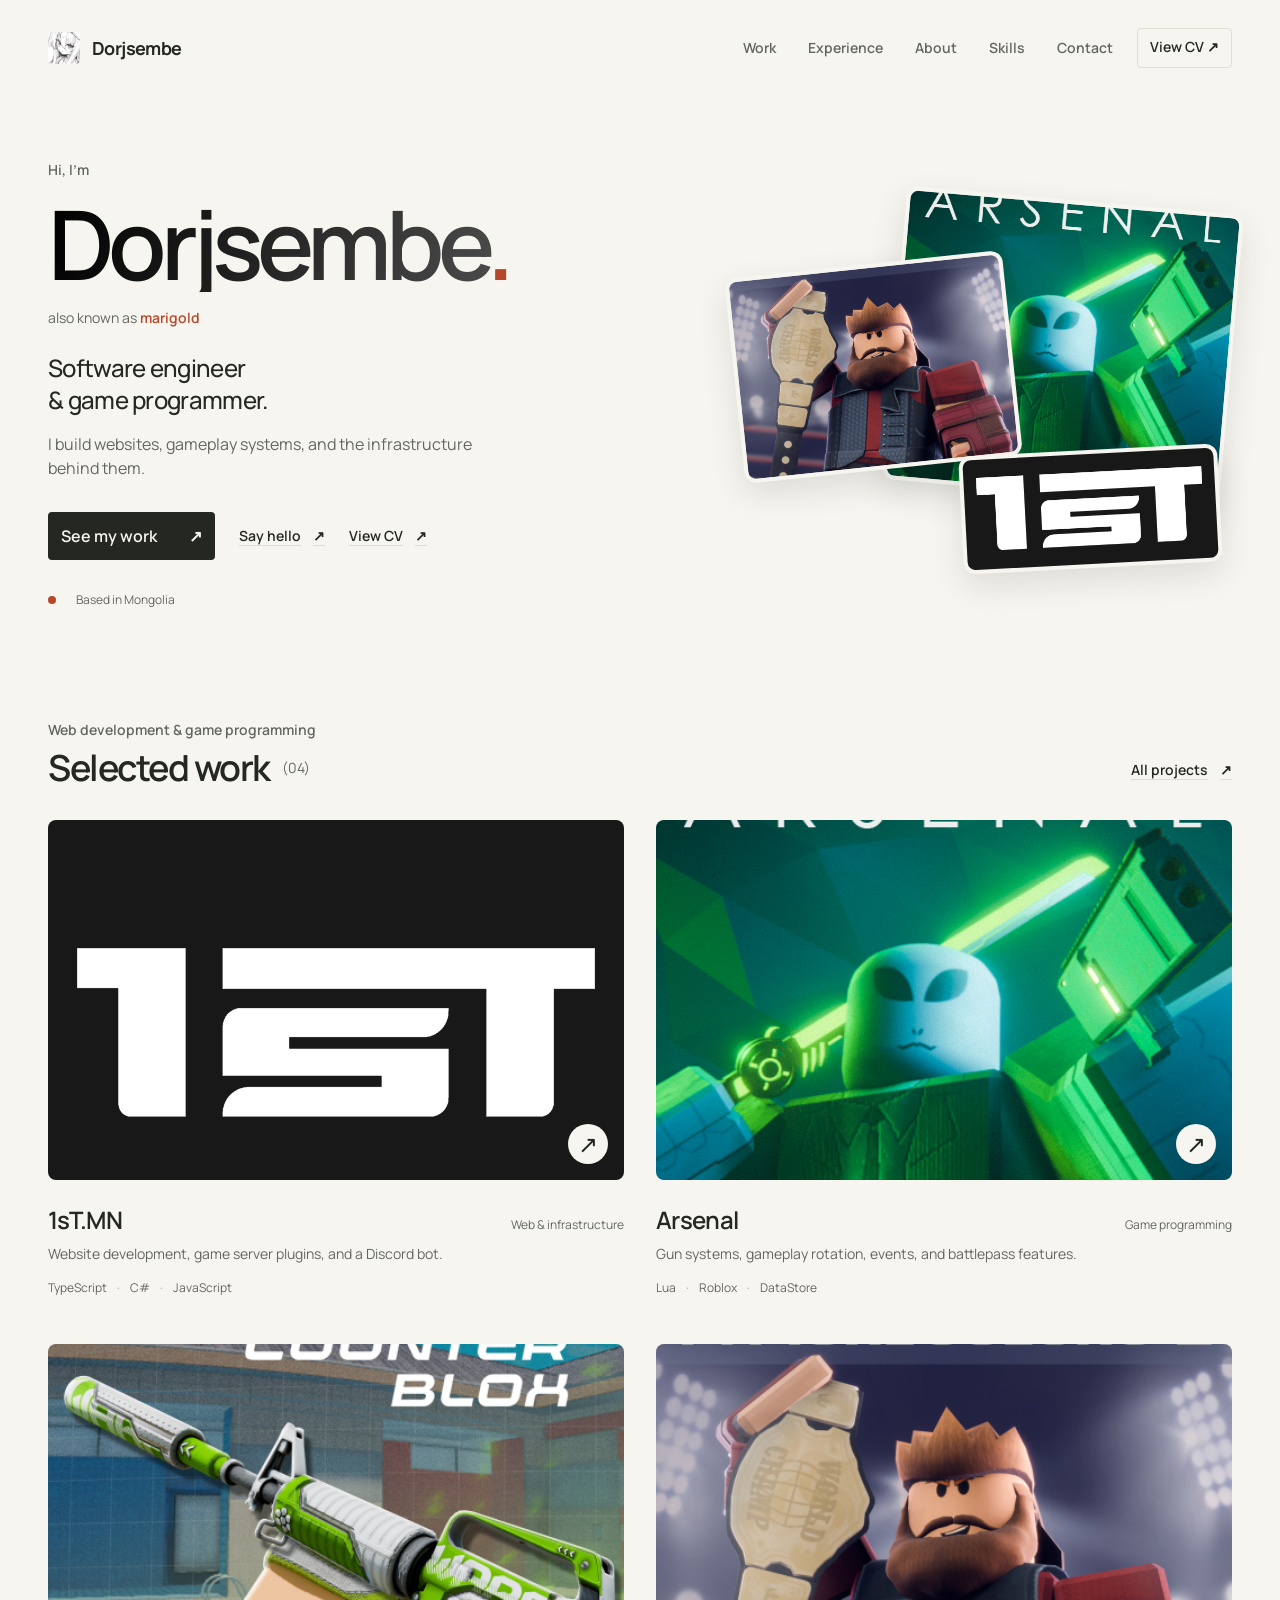
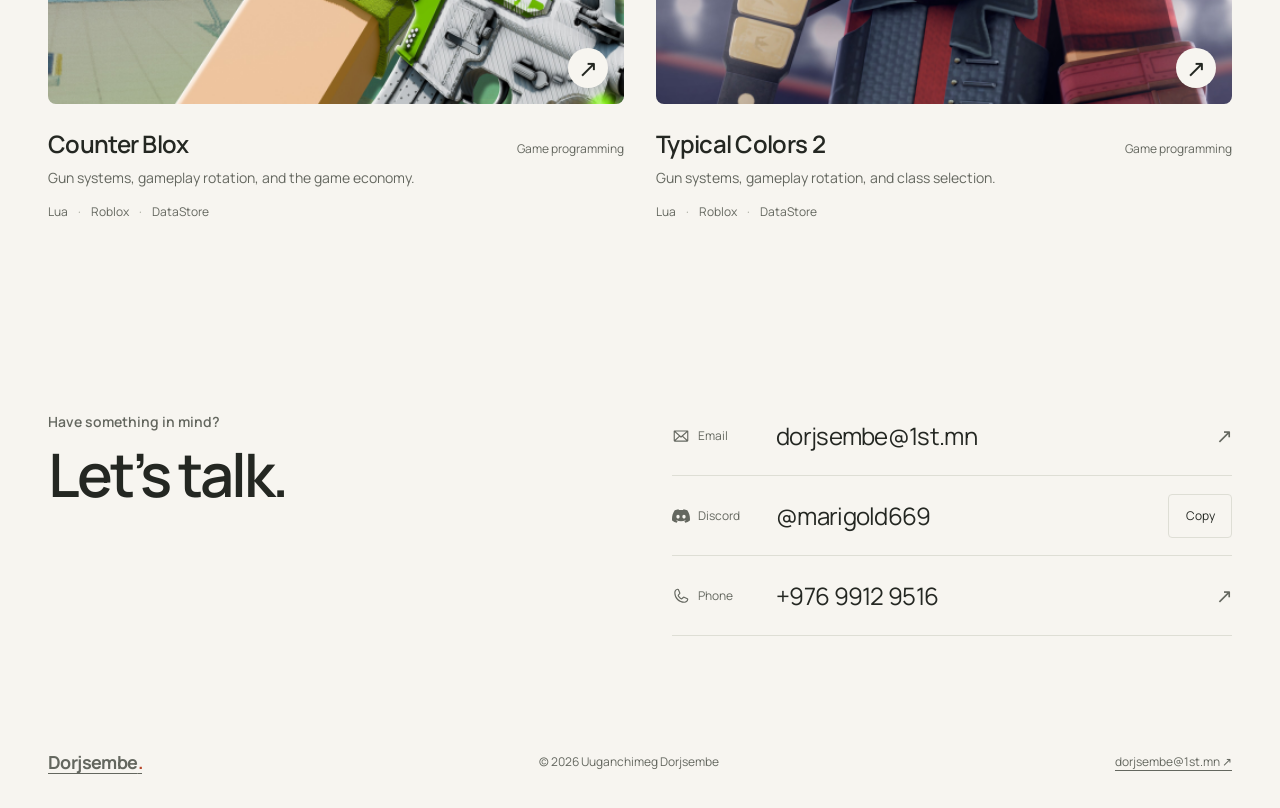
==== index.html @ 1ffc4818 "Publish Dorjsembe portfolio" ====
<!doctype html>
<html lang="en">
  <head>
    <meta charset="utf-8" />
    <meta name="viewport" content="width=device-width, initial-scale=1" />
    <meta name="theme-color" content="#f7f5f0" />
    <title>Software engineer & game programmer | Dorjsembe</title>
    <meta
      name="description"
      content="Dorjsembe, also known as marigold, is a software engineer and game programmer based in Mongolia. Selected work in web development, Roblox gameplay, persistent data, and game server plugins."
    />
    <meta property="og:type" content="website" />
    <meta
      property="og:title"
      content="Software engineer & game programmer | Dorjsembe"
    />
    <meta
      property="og:description"
      content="Software engineer &amp; game programmer. Websites, gameplay systems, and the infrastructure behind them."
    />
    <link rel="icon" href="./assets/icons/favicon.svg?v=avatar" type="image/svg+xml" />
    <link
      rel="preload"
      href="./assets/fonts/Manrope.ttf"
      as="font"
      type="font/ttf"
      crossorigin
    />
    <link rel="stylesheet" href="./css/style.css" />
    <link rel="stylesheet" href="./css/print.css" media="print" />
    <script src="./js/portfolio-data.js" defer></script>
    <script src="./js/main.js" defer></script>
  </head>
  <body data-page="home">
    <a class="skip-link" href="#main">Skip to content</a>
    <header class="site-header shell">
      <a class="wordmark" href="./index.html" aria-label="Dorjsembe home"
        ><img
          class="brand-symbol"
          src="./assets/profile/avatar.jpg"
          width="32"
          height="32"
          alt=""
        /><span data-profile-name>Dorjsembe</span></a
      >
      <nav class="desktop-nav" aria-label="Main navigation">
        <a href="./projects.html">Work</a>
        <a href="./projects.html#experience">Experience</a>
        <a href="./about.html">About</a>
        <a href="./about.html#skills">Skills</a>
        <a href="./about.html#contact">Contact</a>
      </nav>
      <a
        class="print-button"
        href="./cv.html"
        data-cv-preview-link
        >View CV <span aria-hidden="true">↗</span></a
      >
      <details class="mobile-menu">
        <summary>
          <span class="menu-label">Menu</span
          ><span class="menu-icon" aria-hidden="true"
            ><span></span><span></span
          ></span>
        </summary>
        <nav class="mobile-panel" aria-label="Mobile navigation">
          <a href="./projects.html">Work<span aria-hidden="true">↗</span></a>
          <a href="./projects.html#experience"
            >Experience<span aria-hidden="true">↗</span></a
          >
          <a href="./about.html">About<span aria-hidden="true">↗</span></a>
          <a href="./about.html#skills"
            >Skills<span aria-hidden="true">↗</span></a
          >
          <a href="./about.html#contact"
            >Contact<span aria-hidden="true">↗</span></a
          ><a
            href="./cv.html"
            data-cv-preview-link
            >View CV <span aria-hidden="true">↗</span></a
          ><a href="./print.html"
            >Print portfolio <span aria-hidden="true">↗</span></a
          >
        </nav>
      </details>
    </header>
    <main id="main">
      <section class="hero personal-hero shell" aria-labelledby="hero-title">
        <div class="hero-copy">
          <p class="eyebrow">Hi, I’m</p>
          <h1 class="name-heading" id="hero-title">
            <span data-profile-name>Dorjsembe</span
            ><span class="name-period">.</span>
          </h1>
          <p class="profile-alias">
            also known as <span data-profile-alias>marigold</span>
          </p>
          <p class="hero-role">Software engineer<br />& game programmer.</p>
          <p class="hero-description">
            I build websites, gameplay systems, and the infrastructure behind
            them.
          </p>
          <div class="hero-actions">
            <a class="button button-primary" href="./projects.html"
              >See my work <span aria-hidden="true">↗</span></a
            ><a
              class="text-link"
              href="mailto:dorjsembe@1st.mn"
              data-email-link
              data-email-label="Say hello"
              >Say hello <span aria-hidden="true">↗</span></a
            ><a
              class="text-link"
              href="./cv.html"
              data-cv-preview-link
              >View CV <span aria-hidden="true">↗</span></a
            >
          </div>
          <p class="hero-meta">
            <span class="status-dot" aria-hidden="true"></span> Based in
            Mongolia
          </p>
        </div>
        <div
          class="hero-work"
          aria-label="A few of the projects I have contributed to"
        >
          <a
            class="hero-tile tile-arsenal"
            href="./projects.html#arsenal"
            aria-label="My Arsenal contributions (opens in a new tab)"
             target="_blank" rel="noopener noreferrer"><img
              src="./assets/projects/arsenal-rolve.png"
              alt="Arsenal official artwork"
              width="512"
              height="512" /></a
          ><a
            class="hero-tile tile-colors"
            href="./projects.html#typical-colors-2"
            aria-label="My Typical Colors 2 contributions (opens in a new tab)"
             target="_blank" rel="noopener noreferrer"><img
              src="./assets/projects/typical-colors-2.png"
              alt="Typical Colors 2 official artwork"
              width="512"
              height="512" /></a
          ><a
            class="hero-tile tile-first"
            href="./projects.html#first-mn"
            aria-label="My 1sT.MN project (opens in a new tab)"
             target="_blank" rel="noopener noreferrer"><img
              src="./assets/projects/first-mn-logo.png"
              alt="Official 1sT.MN logo"
              width="1000"
              height="1000"
          /></a>
        </div>
      </section>
      <section
        class="section work-section shell"
        aria-labelledby="selected-work"
      >
        <div class="section-heading">
          <div>
            <p class="eyebrow">Web development & game programming</p>
            <h2 id="selected-work">
              Selected work<span class="work-count">(04)</span>
            </h2>
          </div>
          <a class="text-link" href="./projects.html"
            >All projects <span aria-hidden="true">↗</span></a
          >
        </div>
        <div class="work-grid">
          <article class="work-card" data-project="first-mn">
            <a
              class="work-preview preview-first"
              href="./projects.html#first-mn"
              aria-label="Read about my work on 1sT.MN (opens in a new tab)"
               target="_blank" rel="noopener noreferrer"><img
                class="project-logo"
                src="./assets/projects/first-mn-logo.png"
                alt="Official 1sT.MN logo"
                width="1000"
                height="1000"
                loading="lazy"
            /></a>
            <div class="work-card-meta">
              <h3 data-project-title>
                <a href="./projects.html#first-mn" aria-label="1sT.MN (opens in a new tab)" target="_blank" rel="noopener noreferrer">1sT.MN</a>
              </h3>
              <span class="project-type">Web & infrastructure</span>
            </div>
            <p class="work-description">
              Website development, game server plugins, and a Discord bot.
            </p>
            <p class="inline-tech">
              TypeScript <span>·</span> C# <span>·</span> JavaScript
            </p>
          </article>
          <article class="work-card" data-project="arsenal">
            <a
              class="work-preview preview-game"
              href="./projects.html#arsenal"
              aria-label="Read about my Arsenal contributions (opens in a new tab)"
               target="_blank" rel="noopener noreferrer"><img
                src="./assets/projects/arsenal-rolve.png"
                alt="Official Arsenal game artwork"
                width="512"
                height="512"
                loading="lazy"
            /></a>
            <div class="work-card-meta">
              <h3 data-project-title>
                <a href="./projects.html#arsenal" aria-label="Arsenal (opens in a new tab)" target="_blank" rel="noopener noreferrer">Arsenal</a>
              </h3>
              <span class="project-type">Game programming</span>
            </div>
            <p class="work-description">
              Gun systems, gameplay rotation, events, and battlepass features.
            </p>
            <p class="inline-tech">
              Lua <span>·</span> Roblox <span>·</span> DataStore
            </p>
          </article>
          <article class="work-card" data-project="counter-blox">
            <a
              class="work-preview preview-game"
              href="./projects.html#counter-blox"
              aria-label="Read about my Counter Blox contributions (opens in a new tab)"
               target="_blank" rel="noopener noreferrer"><img
                src="./assets/projects/counter-blox.png"
                alt="Official Counter Blox game artwork"
                width="512"
                height="512"
                loading="lazy"
            /></a>
            <div class="work-card-meta">
              <h3 data-project-title>
                <a href="./projects.html#counter-blox" aria-label="Counter Blox (opens in a new tab)" target="_blank" rel="noopener noreferrer">Counter Blox</a>
              </h3>
              <span class="project-type">Game programming</span>
            </div>
            <p class="work-description">
              Gun systems, gameplay rotation, and the game economy.
            </p>
            <p class="inline-tech">
              Lua <span>·</span> Roblox <span>·</span> DataStore
            </p>
          </article>
          <article class="work-card" data-project="typical-colors-2">
            <a
              class="work-preview preview-game"
              href="./projects.html#typical-colors-2"
              aria-label="Read about my Typical Colors 2 contributions (opens in a new tab)"
               target="_blank" rel="noopener noreferrer"><img
                src="./assets/projects/typical-colors-2.png"
                alt="Official Typical Colors 2 game artwork"
                width="512"
                height="512"
                loading="lazy"
            /></a>
            <div class="work-card-meta">
              <h3 data-project-title>
                <a href="./projects.html#typical-colors-2" aria-label="Typical Colors 2 (opens in a new tab)" target="_blank" rel="noopener noreferrer">Typical Colors 2</a>
              </h3>
              <span class="project-type">Game programming</span>
            </div>
            <p class="work-description">
              Gun systems, gameplay rotation, and class selection.
            </p>
            <p class="inline-tech">
              Lua <span>·</span> Roblox <span>·</span> DataStore
            </p>
          </article>
        </div>
      </section>
      <section class="contact-section shell">
        <div class="contact-layout">
          <div>
            <p class="eyebrow">Have something in mind?</p>
            <h2>Let’s talk.</h2>
          </div>
          <div class="contact-links contact-list" data-contact-links>
            <div class="contact-item">
              <span class="contact-kind" data-contact-method="email">Email</span
              ><a href="mailto:dorjsembe@1st.mn"
                >dorjsembe@1st.mn <span aria-hidden="true">↗</span></a
              >
            </div>
            <div class="contact-item">
              <span class="contact-kind" data-contact-method="discord">Discord</span>
              <div class="discord-contact">
                <span class="contact-value">@marigold669</span>
              </div>
            </div>
            <div class="contact-item">
              <span class="contact-kind" data-contact-method="phone">Phone</span
              ><a href="tel:+97699129516"
                >+976 9912 9516 <span aria-hidden="true">↗</span></a
              >
            </div>
          </div>
        </div>
      </section>
    </main>
    <footer class="site-footer shell">
      <a class="wordmark" href="./index.html"
        ><span data-profile-name>Dorjsembe</span
        ><span class="wordmark-period">.</span></a
      >
      <p>© 2026 Uuganchimeg Dorjsembe</p>
      <a href="mailto:dorjsembe@1st.mn" data-email-link
        >dorjsembe@1st.mn <span aria-hidden="true">↗</span></a
      >
    </footer>
  </body>
</html>
---- css/style.css ----
@font-face {
  font-family: Manrope;
  src: url("../assets/fonts/Manrope.ttf") format("truetype");
  font-weight: 200 800;
  font-style: normal;
  font-display: swap;
}

:root {
  --paper: #f7f5f0;
  --ink: #242722;
  --muted: #64675f;
  --accent: #b7472a;
  --line: #deded5;
  --surface: #eeece4;
  --white: #fffefa;
  --ease: cubic-bezier(0.32, 0.72, 0, 1);
  --radius: 8px;
}

* {
  box-sizing: border-box;
}
[hidden],
.print-only {
  display: none !important;
}
html {
  scroll-behavior: smooth;
  scroll-padding-top: 32px;
}
body {
  margin: 0;
  background: var(--paper);
  color: var(--ink);
  font:
    400 16px/24px Manrope,
    sans-serif;
  -webkit-font-smoothing: antialiased;
}
a {
  color: inherit;
  text-decoration: none;
}
button {
  color: inherit;
  font: inherit;
  cursor: pointer;
}
button,
a,
summary {
  -webkit-tap-highlight-color: transparent;
}
button,
input,
textarea {
  font: inherit;
}
img,
svg {
  display: block;
  max-width: 100%;
}
img {
  height: auto;
}
figure,
p,
h1,
h2,
h3,
h4 {
  margin: 0;
}
h1,
h2,
h3,
h4 {
  font-weight: 600;
  text-wrap: balance;
}
p,
li {
  text-wrap: pretty;
}
a,
button,
summary {
  touch-action: manipulation;
}
a:focus-visible,
button:focus-visible,
summary:focus-visible {
  outline: 2px solid var(--accent);
  outline-offset: 5px;
}
::selection {
  background: var(--accent);
  color: var(--paper);
}
.shell {
  width: min(calc(100% - 96px), 1200px);
  margin-inline: auto;
}
.skip-link {
  position: fixed;
  z-index: 40;
  top: 12px;
  left: 12px;
  padding: 12px 24px;
  background: var(--ink);
  color: var(--paper);
  border-radius: 4px;
  transform: translateY(-160%);
}
.skip-link:focus {
  transform: none;
}

/* The name and the work lead; the navigation stays quiet. */
.site-header {
  position: relative;
  z-index: 10;
  display: flex;
  align-items: center;
  justify-content: space-between;
  gap: 24px;
  min-height: 96px;
}
.wordmark {
  display: inline-flex;
  align-items: center;
  gap: 12px;
  flex-shrink: 0;
  font-size: 18px;
  line-height: 28px;
  font-weight: 700;
  letter-spacing: -0.6px;
}
.brand-symbol {
  display: block;
  flex-shrink: 0;
  width: 32px;
  height: 32px;
  border-radius: 4px;
  object-fit: cover;
}
.wordmark-period {
  color: var(--accent);
  margin-left: -12px;
}
.desktop-nav {
  display: flex;
  align-items: center;
  gap: 32px;
  margin-left: auto;
}
.desktop-nav a {
  position: relative;
  padding-block: 12px;
  color: var(--muted);
  font-size: 14px;
  line-height: 20px;
  font-weight: 600;
  transition: color 250ms var(--ease);
}
.desktop-nav a::after {
  position: absolute;
  right: 0;
  bottom: 4px;
  left: 0;
  height: 2px;
  background: var(--accent);
  content: "";
  transform: scaleX(0);
  transform-origin: left;
  transition: transform 300ms var(--ease);
}
.desktop-nav a:hover,
.desktop-nav a[aria-current="page"],
.desktop-nav a[aria-current="location"] {
  color: var(--ink);
}
.desktop-nav a:hover::after,
.desktop-nav a[aria-current="page"]::after,
.desktop-nav a[aria-current="location"]::after {
  transform: scaleX(1);
}
.desktop-nav a:active {
  color: var(--accent);
}
.print-button {
  align-items: center;
  justify-content: center;
  gap: 12px;
  min-height: 40px;
  padding: 8px 12px;
  border: 1px solid var(--line);
  border-radius: 4px;
  background: transparent;
  font-size: 14px;
  line-height: 20px;
  font-weight: 600;
  white-space: nowrap;
  transition:
    border-color 250ms var(--ease),
    background 250ms var(--ease),
    transform 250ms var(--ease);
}
.print-button:hover {
  border-color: var(--ink);
  background: var(--surface);
}
.print-button:active {
  transform: scale(0.98);
}
.mobile-menu {
  display: none;
}

/* Home */
.hero {
  display: grid;
  grid-template-columns: minmax(0, 1.25fr) minmax(0, 1fr);
  align-items: center;
  gap: 64px;
  padding-block: 64px 80px;
}
.hero-copy {
  position: relative;
  z-index: 1;
  min-width: 0;
}
.eyebrow {
  display: flex;
  align-items: center;
  gap: 12px;
  color: var(--muted);
  font-size: 14px;
  line-height: 20px;
  font-weight: 600;
}
.accent-rule {
  width: 24px;
  height: 2px;
  flex: 0 0 24px;
  background: var(--accent);
}
.name-heading {
  max-width: 680px;
  margin-block: 16px 24px;
  font-size: 96px;
  line-height: 1;
  font-weight: 600;
  letter-spacing: -6px;
  background: linear-gradient(105deg, #000, #666);
  background-clip: text;
  -webkit-background-clip: text;
  color: transparent;
}
.name-heading span {
  color: inherit;
}
.name-period,
.name-heading .name-period {
  color: var(--accent);
}
.hero-role {
  max-width: 680px;
  margin-bottom: 16px;
  font-size: 24px;
  line-height: 32px;
  font-weight: 500;
  letter-spacing: -0.7px;
  text-wrap: balance;
}
.profile-alias {
  margin: -8px 0 24px;
  color: var(--muted);
  font-size: 14px;
  line-height: 20px;
}
.profile-alias [data-profile-alias] {
  color: var(--accent);
  font-weight: 600;
}
.profile-card .profile-alias {
  margin: 8px 0 16px;
}
.hero-description {
  max-width: 480px;
  color: var(--muted);
  font-size: 16px;
  line-height: 24px;
}
.hero-actions {
  display: flex;
  flex-wrap: wrap;
  align-items: center;
  gap: 24px;
  margin-top: 32px;
}
.button {
  display: inline-flex;
  align-items: center;
  justify-content: center;
  gap: 32px;
  min-height: 48px;
  padding: 8px 12px;
  border: 1px solid transparent;
  border-radius: 4px;
  font-size: 16px;
  line-height: 24px;
  font-weight: 600;
  transition:
    background 300ms var(--ease),
    transform 300ms var(--ease);
}
.button-primary {
  background: var(--ink);
  color: var(--paper);
}
.button-primary:hover {
  background: var(--accent);
  transform: translateY(-2px);
}
.button:active {
  transform: scale(0.98);
}
.text-link {
  display: inline-flex;
  align-items: center;
  gap: 12px;
  width: fit-content;
  max-width: 100%;
  padding-block: 8px;
  font-size: 14px;
  line-height: 20px;
  font-weight: 600;
  text-decoration: underline;
  text-underline-offset: 4px;
  text-decoration-color: var(--line);
  text-decoration-thickness: 1px;
  transition:
    color 250ms var(--ease),
    text-decoration-color 250ms var(--ease);
}
.text-link:hover {
  color: var(--accent);
  text-decoration-color: var(--accent);
}
.text-link:active {
  color: var(--ink);
}
.hero-meta {
  display: flex;
  flex-wrap: wrap;
  align-items: center;
  gap: 8px 16px;
  margin-top: 32px;
  color: var(--muted);
  font-size: 12px;
  line-height: 16px;
}
.hero-meta > span + span::before {
  margin-right: 16px;
  color: #a7a99f;
  content: "/";
}
.status-dot {
  display: inline-block;
  width: 8px;
  height: 8px;
  margin-right: 4px;
  border-radius: 50%;
  background: var(--accent);
}
.hero-work {
  position: relative;
  width: 100%;
  height: 368px;
  isolation: isolate;
}
.hero-tile {
  position: absolute;
  display: block;
  overflow: hidden;
  border: 4px solid var(--paper);
  border-radius: 12px;
  background: var(--surface);
  box-shadow: 0 12px 32px rgb(36 39 34 / 12%);
  transition:
    transform 600ms var(--ease),
    box-shadow 600ms var(--ease);
}
.hero-tile img {
  width: 100%;
  height: 100%;
  object-fit: cover;
}
.tile-arsenal {
  z-index: 1;
  top: 0;
  right: 0;
  width: 68%;
  height: 80%;
  transform: rotate(5deg);
}
.tile-colors {
  z-index: 2;
  top: 64px;
  left: 0;
  width: 56%;
  height: 56%;
  transform: rotate(-6deg);
}
.tile-first {
  z-index: 3;
  right: 12px;
  bottom: 0;
  width: 52%;
  height: 32%;
  transform: rotate(-3deg);
  background: #181818;
}
.tile-first img {
  object-fit: cover;
  padding: 0;
}
.collage-caption {
  display: none;
}
.hero-tile:hover {
  z-index: 4;
  transform: translateY(-8px) rotate(0);
  box-shadow: 0 16px 40px rgb(36 39 34 / 18%);
}
.hero-tile:active {
  transform: translateY(-2px) rotate(0);
}
.section {
  padding-block: 64px;
}
.section-heading {
  display: flex;
  flex-wrap: wrap;
  align-items: end;
  justify-content: space-between;
  gap: 24px;
  margin-bottom: 32px;
}
.section-heading > div {
  display: grid;
  gap: 8px;
}
.section-heading h2 {
  font-size: 36px;
  line-height: 40px;
  letter-spacing: -1.5px;
}
.section-heading p,
.section-count {
  color: var(--muted);
  font-size: 14px;
  line-height: 20px;
}
.work-count {
  position: relative;
  top: -8px;
  margin-left: 12px;
  color: var(--muted);
  font-size: 14px;
  line-height: 20px;
  font-weight: 400;
  letter-spacing: 0;
}
.work-section {
  padding-top: 32px;
}
.work-grid {
  display: grid;
  grid-template-columns: repeat(2, minmax(0, 1fr));
  gap: 48px 32px;
}
.work-card {
  min-width: 0;
}
.work-preview {
  position: relative;
  display: block;
  width: 100%;
  aspect-ratio: 16 / 10;
  overflow: hidden;
  border-radius: 8px;
  background: var(--surface);
}
.work-preview img {
  width: 100%;
  height: 100%;
  object-fit: cover;
  object-position: center 35%;
  transition: transform 700ms var(--ease);
}
.work-preview::after {
  position: absolute;
  right: 16px;
  bottom: 16px;
  display: grid;
  width: 40px;
  height: 40px;
  place-items: center;
  border-radius: 50%;
  background: var(--paper);
  color: var(--ink);
  content: "↗";
  font-size: 24px;
  line-height: 32px;
  transition:
    background 300ms var(--ease),
    color 300ms var(--ease),
    transform 300ms var(--ease);
}
.work-preview:hover img {
  transform: scale(1.035);
}
.work-preview:hover::after {
  background: var(--accent);
  color: var(--paper);
  transform: rotate(5deg);
}
.work-preview:active::after {
  transform: scale(0.95);
}
.preview-first,
.first-mn-visual {
  background: #181818;
}
.work-preview .project-logo {
  object-fit: cover;
  padding: 0;
}
.work-card-meta {
  display: flex;
  flex-wrap: wrap;
  align-items: baseline;
  justify-content: space-between;
  gap: 8px 16px;
  margin-block: 24px 8px;
}
.work-card h3 {
  font-size: 24px;
  line-height: 32px;
  letter-spacing: -0.7px;
}
.work-card h3 a:hover {
  color: var(--accent);
}
.project-type {
  color: var(--muted);
  font-size: 12px;
  line-height: 16px;
}
.work-description {
  max-width: 480px;
  color: var(--muted);
  font-size: 14px;
  line-height: 20px;
}
.inline-tech {
  margin-top: 16px;
  color: var(--muted);
  font-size: 12px;
  line-height: 16px;
}
.inline-tech span {
  margin-inline: 8px;
  color: #a1a497;
}

/* Project index and individual contributions. */
.page-intro {
  padding-block: 64px;
}
.page-title {
  max-width: 900px;
  margin-block: 16px 24px;
  font-size: 72px;
  line-height: 1;
  letter-spacing: -4px;
}
.page-intro > p:not(.eyebrow) {
  max-width: 600px;
  color: var(--muted);
  font-size: 18px;
  line-height: 28px;
}
.project-case {
  padding-block: 32px 64px;
  scroll-margin-top: 32px;
}
.featured-project {
  display: grid;
  grid-template-columns: minmax(0, 1.15fr) minmax(0, 1fr);
  align-items: center;
  gap: 64px;
}
.project-visual {
  position: relative;
  display: grid;
  min-height: 368px;
  place-items: center;
  overflow: hidden;
  border-radius: 8px;
}
.project-visual img {
  width: 100%;
  height: 100%;
  object-fit: cover;
}
.first-mn-visual img {
  position: absolute;
  inset: 0;
  width: 100%;
  height: 100%;
  max-height: none;
  object-fit: cover;
  padding: 0;
}
.first-mn-visual .eyebrow {
  position: absolute;
  z-index: 1;
  top: 24px;
  left: 24px;
  color: #d3d3ca;
  font-size: 12px;
  line-height: 16px;
}
.first-mn-visual .asset-placeholder {
  position: absolute;
  z-index: 1;
  right: 24px;
  bottom: 24px;
  left: 24px;
  color: #d3d3ca;
  font-size: 12px;
  line-height: 16px;
}
.project-overview {
  min-width: 0;
}
.project-overview .eyebrow {
  margin-bottom: 16px;
}
.project-overview h2 {
  margin-bottom: 16px;
  font-size: 48px;
  line-height: 1;
  letter-spacing: -2px;
}
.project-overview h3 {
  margin-top: 24px;
  font-size: 16px;
  line-height: 24px;
}
.project-overview > p {
  color: var(--muted);
}
.responsibility-list {
  margin-block: 16px 24px;
  padding-left: 24px;
  color: var(--muted);
}
.responsibility-list li {
  padding-left: 4px;
  margin-block: 8px;
  font-size: 14px;
  line-height: 20px;
}
.responsibility-list li::marker {
  color: var(--accent);
}
.project-links {
  display: flex;
  flex-wrap: wrap;
  gap: 8px 24px;
  margin-top: 24px;
}
.project-links a {
  display: inline-flex;
  align-items: center;
  gap: 12px;
  min-height: 44px;
  padding-block: 8px;
  font-size: 14px;
  line-height: 20px;
  font-weight: 600;
  text-decoration: underline;
  text-decoration-color: var(--line);
  text-underline-offset: 4px;
  transition:
    color 250ms var(--ease),
    text-decoration-color 250ms var(--ease);
}
.project-links a:hover {
  color: var(--accent);
  text-decoration-color: var(--accent);
}
.project-links a:active {
  color: var(--ink);
}

.experience-section {
  padding-top: 48px;
}
.experience-grid {
  display: grid;
  grid-template-columns: repeat(3, minmax(0, 1fr));
  gap: 32px;
}
.experience-card {
  min-width: 0;
  scroll-margin-top: 32px;
}
.game-art {
  width: 100%;
  aspect-ratio: 1 / 1;
  overflow: hidden;
  border-radius: 8px;
  background: var(--surface);
}
.game-art img {
  width: 100%;
  height: 100%;
  object-fit: cover;
  transition: transform 700ms var(--ease);
}
.experience-card:hover .game-art img {
  transform: scale(1.025);
}
.experience-content {
  padding-top: 24px;
}
.entry-number {
  display: block;
  margin-bottom: 8px;
  color: var(--accent);
  font-size: 12px;
  line-height: 16px;
}
.experience-content h3 {
  margin-bottom: 12px;
  font-size: 24px;
  line-height: 32px;
  letter-spacing: -0.7px;
}
.experience-content > p {
  color: var(--muted);
  font-size: 14px;
  line-height: 20px;
}
.experience-content .contribution-label {
  margin: 16px 0 8px;
  color: var(--ink);
  font-size: 12px;
  line-height: 16px;
  font-weight: 600;
}
.persistence-copy {
  color: var(--muted);
  font-size: 14px;
  line-height: 20px;
}
.technology-list {
  display: flex;
  flex-wrap: wrap;
  gap: 8px;
  margin: 16px 0 0;
  padding: 0;
  list-style: none;
}
.technology-list li,
.technology-list > span {
  padding: 4px 8px;
  border: 1px solid var(--line);
  border-radius: 4px;
  color: var(--muted);
  font-size: 12px;
  line-height: 16px;
}

.artwork-note {
  margin-top: 32px;
  color: var(--muted);
  font-size: 12px;
  line-height: 16px;
}

/* About and programming languages. */
.about-layout {
  display: grid;
  grid-template-columns: minmax(0, 1.35fr) minmax(0, 1fr);
  align-items: start;
  gap: 96px;
  padding-block: 32px 64px;
}
.about-intro h2 {
  max-width: 600px;
  margin-bottom: 24px;
  font-size: 36px;
  line-height: 40px;
  letter-spacing: -1.5px;
}
.about-intro p {
  max-width: 600px;
  color: var(--muted);
  font-size: 18px;
  line-height: 28px;
}
.about-intro p + p {
  margin-top: 16px;
}
.about-intro .text-link {
  margin-top: 24px;
}
.profile-card {
  padding: 32px;
  border-radius: 8px;
  background: var(--surface);
}
.profile-avatar {
  display: block;
  width: 96px;
  height: 96px;
  margin-bottom: 24px;
  border-radius: 8px;
  object-fit: cover;
}
.profile-card .eyebrow {
  margin-bottom: 24px;
}
.profile-card h2,
.profile-card h3 {
  font-size: 24px;
  line-height: 32px;
  letter-spacing: -0.7px;
}
.profile-card > p {
  margin-top: 12px;
  color: var(--muted);
  font-size: 14px;
  line-height: 20px;
}
.profile-card dl {
  display: grid;
  gap: 16px;
  margin-block: 24px 0;
}
.profile-card dl div {
  display: grid;
  gap: 4px;
}
.profile-card dt {
  color: var(--muted);
  font-size: 12px;
  line-height: 16px;
}
.profile-card dd {
  margin: 0;
  font-size: 14px;
  line-height: 20px;
}
.profile-card a {
  overflow-wrap: anywhere;
}
.skills-section {
  padding-top: 32px;
}
.language-grid {
  display: grid;
  grid-template-columns: repeat(6, minmax(0, 1fr));
  gap: 16px;
  margin-block: 32px 48px;
}
.language-item {
  display: flex;
  flex-direction: column;
  align-items: center;
  justify-content: center;
  gap: 16px;
  min-width: 0;
  min-height: 128px;
  padding: 24px 16px;
  border: 1px solid var(--line);
  border-radius: 8px;
}
.language-item img,
.language-item svg {
  width: 32px;
  height: 32px;
  object-fit: contain;
}
.language-item span {
  text-align: center;
  font-size: 14px;
  line-height: 20px;
  font-weight: 600;
}
.skills-grid {
  display: grid;
  grid-template-columns: repeat(4, minmax(0, 1fr));
  gap: 32px;
}
.skill-group {
  min-width: 0;
}
.skill-group h3 {
  margin-bottom: 16px;
  font-size: 18px;
  line-height: 28px;
  letter-spacing: -0.4px;
}
.skill-group ul {
  display: grid;
  gap: 8px;
  margin: 0;
  padding: 0;
  list-style: none;
  color: var(--muted);
  font-size: 14px;
  line-height: 20px;
}
.tool-strip {
  display: flex;
  flex-wrap: wrap;
  gap: 24px;
  margin-top: 32px;
}
.tool-strip .language-item {
  flex-direction: row;
  justify-content: flex-start;
  gap: 12px;
  min-height: auto;
  padding: 0;
  border: 0;
}
.tool-strip .language-item img {
  width: 24px;
  height: 24px;
}
.tool-strip .language-item span {
  font-size: 14px;
  line-height: 20px;
}
.learning-section {
  margin-top: 32px;
}
.learning-section h3 {
  margin-bottom: 16px;
  font-size: 18px;
  line-height: 28px;
}
.learning-section ul {
  display: flex;
  flex-wrap: wrap;
  gap: 8px 24px;
  margin: 0;
  padding-left: 16px;
  color: var(--muted);
  font-size: 14px;
  line-height: 20px;
}

/* Shared end of page. */
.contact-section {
  padding-block: 80px;
  margin-top: 32px;
}
.contact-layout {
  display: grid;
  grid-template-columns: minmax(0, 1fr) minmax(420px, 1fr);
  align-items: start;
  gap: 64px;
}
.contact-layout h2 {
  font-size: 60px;
  line-height: 1;
  letter-spacing: -3px;
}
.contact-layout h2 span {
  color: var(--accent);
}
.contact-layout .eyebrow {
  margin-bottom: 12px;
}
.contact-layout p {
  max-width: 480px;
  margin-top: 16px;
  color: var(--muted);
}
.contact-links {
  display: flex;
  flex-direction: column;
  align-items: flex-start;
  gap: 12px;
  min-width: 0;
}
.contact-links a,
.contact-email {
  display: inline-flex;
  align-items: center;
  gap: 24px;
  max-width: 100%;
  padding-block: 8px;
  color: var(--accent);
  font-size: 24px;
  line-height: 32px;
  letter-spacing: -0.7px;
  text-decoration: underline;
  text-decoration-thickness: 1px;
  text-underline-offset: 8px;
  overflow-wrap: anywhere;
  transition: color 250ms var(--ease);
}
.contact-links a:hover,
.contact-email:hover {
  color: var(--ink);
}
.contact-links a:active,
.contact-email:active {
  color: var(--muted);
}
.contact-links p {
  margin-top: 0;
  font-size: 14px;
  line-height: 20px;
}
.contact-list {
  --contact-size: 24px;
  --contact-leading: 32px;
  width: 100%;
  align-items: stretch;
  gap: 0;
}
.contact-item {
  display: grid;
  grid-template-columns: 80px minmax(0, 1fr);
  align-items: center;
  gap: 24px;
  width: 100%;
  min-width: 0;
  min-height: 80px;
  padding-block: 16px;
  border-bottom: 1px solid var(--line);
}
.contact-kind {
  display: flex;
  align-items: center;
  gap: 8px;
  color: var(--muted);
  font-size: 12px;
  line-height: 16px;
}
.contact-kind[data-contact-method="email"] {
  --contact-icon: url("../assets/icons/contact/email.svg");
}
.contact-kind[data-contact-method="discord"] {
  --contact-icon: url("../assets/icons/contact/discord.svg");
}
.contact-kind[data-contact-method="phone"] {
  --contact-icon: url("../assets/icons/contact/phone.svg");
}
.contact-kind[data-contact-method="email"]::before,
.contact-kind[data-contact-method="discord"]::before,
.contact-kind[data-contact-method="phone"]::before {
  content: "";
  flex: 0 0 18px;
  width: 18px;
  height: 18px;
  background-color: currentColor;
  -webkit-mask: var(--contact-icon) center / contain no-repeat;
  mask: var(--contact-icon) center / contain no-repeat;
}
.contact-list .contact-item a,
.contact-list .contact-value {
  color: var(--ink);
  font-size: var(--contact-size);
  line-height: var(--contact-leading);
  letter-spacing: -0.7px;
  white-space: nowrap;
  overflow-wrap: normal;
}
.contact-list .contact-item a {
  justify-content: space-between;
  gap: 16px;
  width: 100%;
  min-height: 44px;
  padding: 0;
  text-decoration: none;
}
.contact-list .contact-item a:hover {
  color: var(--accent);
}
.contact-item a > [aria-hidden] {
  flex-shrink: 0;
  color: var(--muted);
  font-size: 20px;
}
.discord-contact {
  display: grid;
  grid-template-columns: minmax(0, 1fr) auto;
  align-items: center;
  gap: 12px;
  min-height: 44px;
}
.copy-handle {
  align-items: center;
  justify-content: center;
  min-height: 44px;
  min-width: 64px;
  padding: 8px 12px;
  border: 1px solid var(--line);
  border-radius: 4px;
  background: transparent;
  font-size: 12px;
  line-height: 16px;
  transition:
    background 250ms var(--ease),
    transform 250ms var(--ease);
}
.copy-handle:hover {
  background: var(--surface);
}
.copy-handle:active {
  transform: scale(0.98);
}
.contact-feedback {
  max-width: 420px;
  color: var(--muted);
  font-size: 12px;
  line-height: 20px;
}
.contact-feedback:empty {
  display: none;
}
@media (max-width: 600px) {
  .contact-list {
    --contact-size: 18px;
    --contact-leading: 28px;
  }
  .contact-item {
    grid-template-columns: minmax(0, 1fr);
    gap: 4px;
  }
}
.site-footer {
  display: flex;
  flex-wrap: wrap;
  align-items: center;
  justify-content: space-between;
  gap: 16px;
  padding-block: 32px;
  color: var(--muted);
  font-size: 12px;
  line-height: 16px;
}
.site-footer a {
  text-decoration: underline;
  text-underline-offset: 4px;
}
.site-footer a:hover {
  color: var(--accent);
}
.reveal {
  opacity: 1;
  transform: none;
}

@media screen {
  .js-only {
    display: none !important;
  }
  .enhanced .js-only {
    display: inline-flex !important;
  }
}

@media (min-width: 1500px) {
  .hero {
    padding-block: 80px;
  }
  .hero-work {
    height: 400px;
  }
}

@media (max-width: 1100px) {
  .shell {
    width: calc(100% - 64px);
  }
  .desktop-nav {
    gap: 24px;
  }
  .site-header {
    gap: 16px;
  }
  .hero {
    grid-template-columns: minmax(0, 1.2fr) minmax(0, 1fr);
    gap: 40px;
  }
  .name-heading {
    font-size: 72px;
    letter-spacing: -4px;
  }
  .hero-work {
    height: 320px;
  }
  .hero-role {
    font-size: 24px;
    line-height: 32px;
  }
  .hero-actions {
    gap: 16px;
  }
  .featured-project {
    gap: 40px;
  }
  .about-layout {
    gap: 48px;
  }
  .contact-layout h2 {
    font-size: 48px;
    letter-spacing: -2px;
  }
}

@media (max-width: 900px) {
  .contact-layout {
    grid-template-columns: minmax(0, 1fr);
    gap: 24px;
  }
  .desktop-nav {
    gap: 16px;
  }
  .desktop-nav a {
    font-size: 12px;
    line-height: 16px;
  }
  .hero {
    gap: 32px;
    padding-block: 48px 64px;
  }
  .hero-work {
    height: 296px;
  }
  .name-heading {
    font-size: 60px;
    letter-spacing: -3px;
  }
  .hero-role {
    font-size: 20px;
    line-height: 28px;
  }
  .hero-meta {
    gap: 8px;
  }
  .hero-meta > span + span::before {
    margin-right: 8px;
  }
  .section {
    padding-block: 48px;
  }
  .section-heading h2 {
    font-size: 30px;
    line-height: 36px;
    letter-spacing: -1px;
  }
  .work-section {
    padding-top: 32px;
  }
  .work-grid {
    gap: 40px 24px;
  }
  .project-visual {
    min-height: 320px;
  }
  .project-overview h2 {
    font-size: 36px;
    line-height: 40px;
    letter-spacing: -1.5px;
  }

  .experience-grid {
    gap: 24px;
  }
  .experience-content h3 {
    font-size: 20px;
    line-height: 28px;
  }
  .about-layout {
    gap: 32px;
  }
  .about-intro h2 {
    font-size: 30px;
    line-height: 36px;
    letter-spacing: -1px;
  }
  .profile-card {
    padding: 24px;
  }
  .language-grid {
    grid-template-columns: repeat(3, minmax(0, 1fr));
  }
  .skills-grid {
    grid-template-columns: repeat(2, minmax(0, 1fr));
    gap: 32px;
  }
  .contact-section {
    padding-block: 64px;
  }
}

@media (max-width: 700px) {
  .site-header .print-button {
    display: none;
  }
  .shell {
    width: calc(100% - 40px);
  }
  .site-header {
    min-height: 80px;
  }
  .wordmark {
    font-size: 16px;
    line-height: 24px;
  }
  .desktop-nav {
    display: none;
  }
  .mobile-menu {
    display: block;
  }
  .mobile-menu > summary {
    position: relative;
    z-index: 12;
    display: flex;
    align-items: center;
    justify-content: center;
    gap: 12px;
    min-width: 80px;
    min-height: 48px;
    cursor: pointer;
    list-style: none;
    font-size: 14px;
    line-height: 20px;
    font-weight: 600;
  }
  .mobile-menu > summary::-webkit-details-marker {
    display: none;
  }
  .menu-icon {
    position: relative;
    display: block;
    width: 24px;
    height: 16px;
  }
  .menu-icon > span {
    position: absolute;
    top: 4px;
    right: 0;
    left: 0;
    height: 2px;
    background: var(--ink);
    transition: transform 350ms var(--ease);
  }
  .menu-icon > span + span {
    top: 12px;
  }
  .mobile-menu[open] .menu-icon > span {
    transform: translateY(4px) rotate(45deg);
  }
  .mobile-menu[open] .menu-icon > span + span {
    transform: translateY(-4px) rotate(-45deg);
  }
  .mobile-panel {
    position: absolute;
    z-index: 11;
    top: calc(100% - 8px);
    right: 0;
    left: 0;
    display: grid;
    gap: 4px;
    padding: 16px;
    border: 1px solid var(--line);
    border-radius: 8px;
    background: var(--paper);
    box-shadow: 0 16px 32px rgb(36 39 34 / 10%);
  }
  .mobile-panel a {
    display: flex;
    align-items: center;
    justify-content: space-between;
    min-height: 48px;
    padding: 12px;
    border-radius: 4px;
    font-size: 18px;
    line-height: 28px;
    transition:
      background 250ms var(--ease),
      color 250ms var(--ease);
  }
  .mobile-panel a span {
    color: var(--muted);
    font-size: 12px;
    line-height: 16px;
  }
  .mobile-panel a:hover,
  .mobile-panel a[aria-current] {
    background: var(--surface);
    color: var(--accent);
  }
  .mobile-panel a:active {
    background: var(--line);
  }
  .hero {
    grid-template-columns: minmax(0, 1fr);
    gap: 40px;
    padding-block: 48px;
  }
  .name-heading {
    margin-block: 16px 24px;
    font-size: 72px;
    letter-spacing: -4px;
  }
  .hero-role {
    font-size: 24px;
    line-height: 32px;
  }
  .hero-description {
    max-width: 480px;
  }
  .hero-meta {
    margin-top: 24px;
  }
  .hero-work {
    width: min(100% - 24px, 448px);
    height: 320px;
    margin-inline: auto;
  }
  .tile-arsenal {
    width: 66%;
  }
  .tile-colors {
    top: 48px;
    width: 55%;
    height: 60%;
  }
  .tile-first {
    right: 0;
    bottom: 0;
    width: 52%;
  }
  .section-heading {
    margin-bottom: 24px;
    gap: 16px;
  }
  .section-heading h2 {
    font-size: 30px;
    line-height: 36px;
  }
  .section-heading > div {
    gap: 8px;
  }
  .work-section {
    padding-top: 32px;
  }
  .work-grid {
    grid-template-columns: minmax(0, 1fr);
    gap: 40px;
  }
  .work-card-meta {
    margin-top: 16px;
  }
  .work-card h3 {
    font-size: 24px;
    line-height: 32px;
  }
  .page-intro {
    padding-block: 48px;
  }
  .page-title {
    margin-block: 16px 24px;
    font-size: 60px;
    letter-spacing: -3px;
  }
  .page-intro > p:not(.eyebrow) {
    font-size: 16px;
    line-height: 24px;
  }
  .project-case {
    padding-block: 16px 48px;
  }
  .featured-project {
    grid-template-columns: minmax(0, 1fr);
    gap: 32px;
  }
  .project-visual {
    min-height: 0;
    aspect-ratio: 16 / 10;
  }
  .project-overview h2 {
    font-size: 36px;
    line-height: 40px;
  }

  .experience-section {
    padding-top: 32px;
  }
  .experience-grid {
    grid-template-columns: minmax(0, 1fr);
    gap: 40px;
  }
  .game-art {
    aspect-ratio: 16 / 11;
  }
  .game-art img {
    object-position: center 35%;
  }
  .experience-content {
    padding-top: 16px;
  }
  .experience-content h3 {
    font-size: 24px;
    line-height: 32px;
  }
  .about-layout {
    grid-template-columns: minmax(0, 1fr);
    gap: 32px;
    padding-block: 16px 48px;
  }
  .about-intro p {
    font-size: 16px;
    line-height: 24px;
  }
  .profile-card {
    padding: 24px;
  }
  .language-grid {
    gap: 12px;
    margin-block: 24px 40px;
  }
  .language-item {
    gap: 12px;
    min-height: 112px;
    padding: 16px 8px;
  }
  .language-item span {
    font-size: 12px;
    line-height: 16px;
  }
  .skills-grid {
    gap: 32px 24px;
  }
  .contact-section {
    padding-block: 48px;
    margin-top: 24px;
  }
  .contact-layout {
    align-items: start;
    gap: 24px;
  }
  .contact-layout h2 {
    font-size: 48px;
    line-height: 1;
    letter-spacing: -2px;
  }
  .contact-links a,
  .contact-email {
    gap: 16px;
    font-size: 24px;
    line-height: 32px;
  }
  .site-footer {
    align-items: flex-start;
    flex-direction: column;
    padding-block: 24px;
  }
}

@media (max-width: 450px) {
  .name-heading {
    font-size: 48px;
    letter-spacing: -2px;
  }
}

@media (max-width: 380px) {
  .wordmark {
    gap: 8px;
  }
  .brand-symbol {
    width: 24px;
    height: 24px;
  }
  .wordmark-period {
    margin-left: -8px;
  }
  .mobile-menu > summary {
    min-width: 64px;
    gap: 8px;
  }
  .hero {
    padding-top: 32px;
    gap: 32px;
  }
  .name-heading {
    font-size: 48px;
    letter-spacing: -2px;
  }
  .hero-role {
    font-size: 20px;
    line-height: 28px;
  }
  .hero-actions {
    align-items: flex-start;
    flex-direction: column;
    gap: 12px;
  }
  .hero-work {
    height: 248px;
  }
  .tile-colors {
    top: 40px;
  }
  .section-heading {
    align-items: flex-start;
    flex-direction: column;
    gap: 8px;
  }
  .page-title {
    font-size: 48px;
    letter-spacing: -2px;
  }
  .skills-grid {
    grid-template-columns: minmax(0, 1fr);
  }
  .contact-links a,
  .contact-email {
    font-size: 20px;
    line-height: 28px;
  }
}

@media (prefers-reduced-motion: reduce) {
  html {
    scroll-behavior: auto;
  }
  *,
  *::before,
  *::after {
    animation-duration: 0.01ms !important;
    animation-iteration-count: 1 !important;
    transition-duration: 0.01ms !important;
  }
  .hero-tile:hover,
  .work-preview:hover img,
  .experience-card:hover .game-art img {
    transform: none;
  }
}
---- css/print.css ----
/* This document is also a readable web preview of the native print layout. */
body[data-page="print"] {
  color: #202320;
  background: #f0efeb;
}
.print-toolbar {
  width: min(100% - 40px, 900px);
  margin: 24px auto;
  display: flex;
  flex-wrap: wrap;
  align-items: center;
  justify-content: space-between;
  gap: 16px;
  font-size: 14px;
}
.print-toolbar button {
  min-height: 44px;
  padding: 10px 18px;
  color: #fff;
  background: #242722;
  border: 1px solid #242722;
  border-radius: 6px;
  font: inherit;
  font-weight: 600;
  cursor: pointer;
}
.print-toolbar a {
  color: inherit;
  text-underline-offset: 3px;
}
.print-toolbar :focus-visible {
  outline: 2px solid #b7472a;
  outline-offset: 4px;
}
.print-document {
  width: min(100% - 40px, 900px);
  margin: 32px auto;
  font-family: Manrope, sans-serif;
  font-size: 16px;
  line-height: 1.45;
}
.print-document *,
.print-document *::before,
.print-document *::after {
  box-sizing: border-box;
}
.print-document .print-page {
  min-height: 0;
  margin: 0 0 32px;
  padding: 48px;
  background: #fff;
  border: 1px solid #d8d8d0;
}
.print-document h1,
.print-document h2,
.print-document h3,
.print-document h4,
.print-document p,
.print-document ul,
.print-document ol,
.print-document figure {
  margin: 0;
}
.print-document h1,
.print-document h2,
.print-document h3,
.print-document h4 {
  color: #202320;
  font-weight: 650;
  text-wrap: balance;
}
.print-document h1 {
  max-width: none;
  background: none;
  color: #202320;
  font-size: clamp(40px, 7vw, 64px);
  line-height: 1.05;
  letter-spacing: -0.055em;
  -webkit-text-fill-color: currentColor;
}
.print-document h2 {
  font-size: 32px;
  line-height: 1.1;
  letter-spacing: -0.035em;
}
.print-document h3 {
  font-size: 22px;
  line-height: 1.2;
  letter-spacing: -0.025em;
}
.print-document h4 {
  font-size: 16px;
  line-height: 1.3;
}
.print-document a {
  color: inherit;
  text-underline-offset: 3px;
  overflow-wrap: anywhere;
}
.print-document .eyebrow {
  color: #575b52;
  font-size: 11px;
  font-weight: 600;
  line-height: 1.4;
  letter-spacing: 1px;
  text-transform: uppercase;
}
.print-document .print-heading {
  padding-bottom: 28px;
  border-bottom: 1px solid #b9bcb3;
}
.print-document .print-heading h1 {
  margin-top: 12px;
}
.print-document [data-profile-full-name] {
  margin-top: 8px;
  font-size: 14px;
  color: #575b52;
}
.print-document .profile-alias {
  margin: 8px 0 0;
  color: #575b52;
  font-size: 10pt;
  line-height: 1.4;
}
.print-document .profile-alias [data-profile-alias] {
  color: inherit;
}
.print-document .print-role {
  margin-top: 16px;
  font-size: 18px;
}
.print-document .print-email {
  display: inline-block;
  margin-top: 12px;
  font-size: 14px;
}
.print-document .print-intro {
  max-width: 650px;
  margin: 40px 0;
  font-size: 19px;
  line-height: 1.55;
  color: #454940;
}
.print-document #print-profile > h2 {
  font-size: 24px;
}
.print-document .print-project-index {
  margin-top: 16px;
  padding: 0;
}
.print-document .print-project-index > section {
  padding: 20px 0;
  border-top: 1px solid #d8d8d0;
}
.print-document .print-project-index h2 {
  margin-bottom: 6px;
  font-size: 20px;
  line-height: 1.3;
  letter-spacing: -0.02em;
}
.print-document .print-project-index p {
  color: #454940;
}
.print-document .section-header {
  display: flex;
  align-items: flex-end;
  justify-content: space-between;
  gap: 24px;
  margin-bottom: 24px;
}
.print-document .section-header h2 {
  margin-top: 8px;
}
.print-document .section-note {
  color: #575b52;
  font-size: 12px;
}
.print-document .project-case {
  margin: 0;
  padding: 0;
  border: 0;
  border-radius: 0;
  background: #fff;
}
.print-document .featured-project {
  display: grid;
  grid-template-columns: 0.8fr 1.2fr;
  gap: 0;
  border: 1px solid #c7c9c1;
  border-radius: 0;
  overflow: visible;
}
.print-document .project-visual {
  display: flex;
  flex-direction: column;
  align-items: flex-start;
  justify-content: center;
  min-height: 0;
  padding: 24px;
  border-right: 1px solid #c7c9c1;
  border-radius: 0;
  background: #fff;
}
.print-document .project-logo {
  display: block;
  max-width: 100%;
  width: 190px;
  height: auto;
  padding: 0;
  max-height: 90px;
  object-fit: contain;
  filter: grayscale(1) brightness(0);
}
.print-document .first-mn-visual {
  position: static;
  aspect-ratio: auto;
  overflow: hidden;
}
.print-document .first-mn-visual .project-logo {
  position: static !important;
  inset: auto !important;
  width: 100%;
  height: 120px;
  max-height: 120px;
  margin: 0;
  padding: 0;
  object-fit: cover;
  filter: grayscale(1) invert(1);
}
.print-document .first-mn-visual .eyebrow,
.print-document .first-mn-visual .asset-placeholder {
  display: none;
}
.print-document .project-visual p {
  margin-top: 16px;
  color: #575b52;
  font-size: 12px;
}
.print-document .project-overview {
  padding: 24px;
}
.print-document .project-overview h2,
.print-document .project-overview h3 {
  margin: 0 0 12px;
}
.print-document .project-overview p {
  color: #454940;
}
.print-document .project-overview .eyebrow {
  margin-bottom: 12px;
  font-size: 11px;
}
.print-document .asset-placeholder {
  display: block;
  margin-top: 12px;
  padding: 0;
  color: #575b52;
  font-size: 11px;
  line-height: 1.35;
}
.print-document .project-links {
  display: flex;
  flex-wrap: wrap;
  gap: 8px 20px;
  margin-top: 16px;
  font-size: 13px;
}
.print-document .technology-list {
  display: flex;
  flex-wrap: wrap;
  gap: 6px;
  margin-top: 16px;
}
.print-document .technology-list span {
  padding: 3px 6px;
  font-size: 11px;
  line-height: 1.4;
  color: #454940;
  border: 1px solid #c7c9c1;
  border-radius: 2px;
  background: #fff;
}

.print-document summary {
  color: #202320;
  font-weight: 600;
}

.print-document .experience-grid {
  display: block;
}
.print-document .experience-card {
  display: block;
  min-height: 0;
  margin-bottom: 24px;
  padding: 24px;
  border: 1px solid #c7c9c1;
  border-radius: 0;
  background: #fff;
}
.print-document .experience-card:last-child {
  margin-bottom: 0;
}
.print-document .game-art {
  display: none;
}
.print-document .experience-content {
  min-width: 0;
  padding: 0;
}
.print-document .entry-number {
  display: block;
  margin-bottom: 6px;
  color: #575b52;
  font-size: 11px;
}
.print-document .experience-card h3 {
  margin: 0 0 12px;
}
.print-document .experience-card p {
  color: #454940;
  font-size: 16px;
  line-height: 1.45;
}

.print-document .skills-grid {
  display: grid;
  grid-template-columns: 1fr 1fr;
  gap: 28px 32px;
  margin-top: 28px;
}
.print-document .skill-group {
  min-width: 0;
  padding: 0 0 20px;
  border: 0;
  border-bottom: 1px solid #c7c9c1;
  border-radius: 0;
  background: #fff;
}
.print-document .skill-group h3 {
  margin-bottom: 10px;
  font-size: 17px;
}
.print-document .skill-group ul {
  padding-left: 18px;
}
.print-document .skill-group li {
  color: #454940;
  font-size: 15px;
  line-height: 1.5;
}
.print-document .skill-note,
.print-document .skill-status {
  margin-top: 12px;
  font-size: 12px;
  color: #575b52;
}
.print-document .learning-section:not([hidden]) {
  display: block;
  margin-top: 28px;
}
.print-document .learning-section h3 {
  margin-bottom: 12px;
  font-size: 17px;
}
.print-document .learning-section ul {
  padding-left: 18px;
}
.print-document .learning-note {
  margin-top: 28px;
  color: #454940;
}
.print-document .print-education {
  margin-top: 40px;
  padding-top: 24px;
  border-top: 1px solid #b9bcb3;
}
.print-document .print-education h2,
.print-document .print-education h3 {
  margin-bottom: 10px;
  font-size: 20px;
}
.print-document .print-education p {
  color: #454940;
}
.print-document .print-education + h2 {
  margin-top: 32px;
  font-size: 24px;
}
.print-document .contact-links {
  display: flex;
  flex-wrap: wrap;
  gap: 12px 24px;
  margin-top: 28px;
  padding: 0;
  list-style: none;
  font-size: 15px;
}
.print-document .contact-links a {
  overflow-wrap: anywhere;
}

@media screen and (max-width: 600px) {
  .print-document {
    width: calc(100% - 24px);
    margin: 24px auto;
  }
  .print-document .print-page {
    padding: 24px;
    margin-bottom: 24px;
  }
  .print-toolbar {
    width: calc(100% - 32px);
  }
  .print-document .print-intro {
    margin-block: 28px;
    font-size: 17px;
  }
  .print-document .section-header {
    display: block;
  }
  .print-document .section-note {
    display: block;
    margin-top: 12px;
  }
  .print-document .featured-project,
  .print-document .skills-grid {
    grid-template-columns: 1fr;
  }
  .print-document .project-visual {
    border-right: 0;
    border-bottom: 1px solid #c7c9c1;
  }
  .print-document .experience-card {
    padding: 20px;
  }
}

@page {
  size: A4;
  margin: 16mm;
}

.print-document .contribution-label {
  margin: 12px 0 6px;
  color: #202320;
  font-size: 13px;
  font-weight: 600;
  line-height: 1.3;
}
.print-document .persistence-copy {
  font-size: 15px;
  line-height: 1.4;
  color: #454940;
}

@media print {
  .print-document .contact-item {
    display: grid;
    grid-template-columns: 20mm minmax(0, 1fr);
    gap: 3mm;
    min-height: 0;
    padding: 0;
    border: 0;
  }
  .print-document .contact-kind,
  .print-document .contact-value,
  .print-document .contact-item a {
    font-size: 10pt;
    line-height: 1.4;
    color: #333;
    letter-spacing: 0;
  }
  .print-document .contact-feedback,
  .print-document .copy-handle,
  .print-document .contact-item a > [aria-hidden] {
    display: none !important;
  }
  .print-document .contact-item a,
  .print-document .discord-contact {
    min-height: 0;
  }
  .print-document .contribution-label {
    margin: 2mm 0 1mm;
    font-size: 10pt;
    line-height: 1.3;
  }
  .print-document .persistence-copy {
    font-size: 11pt;
    line-height: 1.4;
    color: #333;
  }
  :root {
    --paper: #fff;
    --white: #fff;
    --surface: #fff;
    --ink: #161616;
    --muted: #454545;
    --accent: #333;
    --line: #bbb;
  }
  html {
    scroll-behavior: auto;
  }
  body,
  body[data-page="print"] {
    margin: 0;
    color: #161616;
    background: #fff;
    font-size: 12pt;
    -webkit-print-color-adjust: exact;
    print-color-adjust: exact;
  }
  *,
  *::before,
  *::after {
    animation: none !important;
    transition: none !important;
    box-shadow: none !important;
    text-shadow: none !important;
  }
  .screen-only,
  .js-only,
  .site-header,
  .site-footer,
  .skip-link,
  nav,
  .print-toolbar,
  button,
  .button,
  [hidden] {
    display: none !important;
  }
  .print-only {
    display: block !important;
  }
  .reveal,
  [data-reveal] {
    opacity: 1 !important;
    visibility: visible !important;
    transform: none !important;
    filter: none !important;
  }
  .print-document {
    width: 100%;
    max-width: none;
    margin: 0;
    color: #161616;
    font-size: 12pt;
    line-height: 1.4;
  }
  .print-document .print-page {
    display: block;
    width: 100%;
    min-height: 0;
    margin: 0;
    padding: 0;
    border: 0;
    border-radius: 0;
    background: #fff;
    break-before: page;
    page-break-before: always;
  }
  .print-document .print-page:first-child {
    break-before: auto;
    page-break-before: auto;
  }
  .print-document h1,
  .print-document h2,
  .print-document h3,
  .print-document h4,
  .print-document summary {
    color: #161616;
    break-after: avoid;
    page-break-after: avoid;
  }
  .print-document p,
  .print-document li {
    orphans: 3;
    widows: 3;
  }
  .print-document a {
    color: #161616;
    text-decoration: underline;
    text-underline-offset: 2pt;
  }
  .print-document a[href^="#"] {
    text-decoration: none;
  }
  .print-document .eyebrow {
    color: #454545;
    font-size: 8.5pt;
    line-height: 1.3;
    letter-spacing: 0.7pt;
  }
  .print-document .print-heading {
    padding-bottom: 8mm;
  }
  .print-document .print-heading h1 {
    margin-top: 3mm;
  }
  .print-document [data-profile-full-name] {
    margin-top: 2mm;
    font-size: 11pt;
    color: #454545;
  }
  .print-document h1 {
    font-size: 44pt;
    line-height: 1.05;
    letter-spacing: -2pt;
  }
  .print-document .print-role {
    margin-top: 4mm;
    font-size: 14pt;
    line-height: 1.35;
  }
  .print-document .print-email {
    margin-top: 4mm;
    font-size: 11pt;
  }
  .print-document .print-intro {
    max-width: 155mm;
    margin: 12mm 0 9mm;
    font-size: 14pt;
    line-height: 1.5;
    color: #333;
  }
  .print-document #print-profile > h2 {
    font-size: 18pt;
  }
  .print-document .print-project-index {
    margin-top: 4mm;
  }
  .print-document .print-project-index > section {
    padding: 5mm 0;
    break-inside: avoid;
    page-break-inside: avoid;
  }
  .print-document .print-project-index h2 {
    margin-bottom: 2mm;
    font-size: 13pt;
  }
  .print-document .print-project-index p {
    font-size: 12pt;
    line-height: 1.4;
    color: #333;
  }
  .print-document .section-header {
    display: flex;
    gap: 5mm;
    margin-bottom: 6mm;
  }
  .print-document h2 {
    margin: 0;
    font-size: 24pt;
    line-height: 1.1;
    letter-spacing: -0.8pt;
  }
  .print-document .section-header h2 {
    margin-top: 3mm;
  }
  .print-document .section-note {
    display: block;
    color: #454545;
    font-size: 8.5pt;
  }
  .print-document .featured-project {
    grid-template-columns: 0.7fr 1.3fr;
    break-inside: avoid;
    page-break-inside: avoid;
  }
  .print-document .project-visual,
  .print-document .project-overview {
    min-height: 0;
    padding: 5mm;
  }
  .print-document .first-mn-visual .project-logo {
    position: static !important;
    inset: auto !important;
    width: 100%;
    height: 30mm;
    max-width: 100%;
    max-height: 30mm;
    margin: 0;
    padding: 0;
    object-fit: cover;
    filter: grayscale(1) invert(1);
  }
  .print-document .project-visual p {
    margin-top: 3mm;
    font-size: 9pt;
    line-height: 1.35;
    color: #454545;
  }
  .print-document .project-overview h2,
  .print-document .project-overview h3 {
    margin: 0 0 3mm;
    font-size: 21pt;
    line-height: 1.15;
  }
  .print-document .project-overview p {
    font-size: 11pt;
    line-height: 1.4;
    color: #333;
  }
  .print-document .project-overview .eyebrow {
    margin-bottom: 3mm;
    font-size: 8.5pt;
  }
  .print-document .asset-placeholder {
    margin-top: 3mm;
    font-size: 8.5pt;
    color: #555;
  }
  .print-document .responsibility-list {
    display: block;
    margin: 4mm 0;
    padding-left: 5mm;
    font-size: 11pt;
    line-height: 1.4;
  }
  .print-document .project-links {
    gap: 2mm 5mm;
    margin-top: 3mm;
    font-size: 9pt;
    line-height: 1.35;
  }
  .print-document .project-links a {
    display: inline;
    min-height: 0;
    padding: 0;
    font-size: 9pt;
    line-height: 1.35;
  }
  .print-document .technology-list {
    gap: 1.5mm;
    margin-top: 3mm;
  }
  .print-document .technology-list span {
    padding: 1mm 2mm;
    font-size: 8.5pt;
    line-height: 1.3;
    border-radius: 0;
    color: #333;
  }
  .print-document details {
    display: block;
  }
  .print-document details > :not(summary) {
    display: block !important;
  }
  .print-document details::details-content {
    display: block;
    content-visibility: visible;
    height: auto;
  }
  .print-document details > summary {
    display: block;
    list-style: none;
    cursor: default;
  }
  .print-document details > summary::-webkit-details-marker {
    display: none;
  }
  .print-document details > summary::after {
    display: none !important;
  }

  .print-document .game-art {
    display: none !important;
  }
  .print-document .experience-card {
    display: block;
    min-height: 0;
    margin-bottom: 5mm;
    padding: 4.5mm;
    break-inside: avoid;
    page-break-inside: avoid;
  }
  .print-document .experience-card:last-child {
    margin-bottom: 0;
  }
  .print-document .entry-number {
    margin-bottom: 1mm;
    font-size: 8.5pt;
    color: #454545;
  }
  .print-document .experience-card h3 {
    margin: 0 0 3mm;
    font-size: 17pt;
    line-height: 1.2;
    letter-spacing: -0.4pt;
  }
  .print-document .experience-card p {
    font-size: 12pt;
    line-height: 1.4;
    color: #333;
  }

  .print-document .skills-grid {
    grid-template-columns: 1fr 1fr;
    gap: 6mm 8mm;
    margin-top: 7mm;
  }
  .print-document .skill-group {
    padding-bottom: 4mm;
    break-inside: avoid;
    page-break-inside: avoid;
  }
  .print-document .skill-group h3 {
    margin-bottom: 2mm;
    font-size: 12pt;
    line-height: 1.3;
  }
  .print-document .skill-group ul {
    display: block;
    padding-left: 4mm;
    list-style: disc;
  }
  .print-document .skill-group li + li {
    margin-top: 1mm;
  }
  .print-document .skill-group li {
    font-size: 11pt;
    line-height: 1.45;
    color: #333;
  }
  .print-document .skill-note,
  .print-document .skill-status {
    margin-top: 3mm;
    font-size: 9pt;
    color: #555;
  }
  .print-document .learning-section:not([hidden]) {
    margin-top: 6mm;
  }
  .print-document .learning-section h3 {
    margin-bottom: 3mm;
    font-size: 12pt;
  }
  .print-document .learning-section li {
    font-size: 11pt;
    line-height: 1.4;
  }
  .print-document .learning-note {
    margin-top: 6mm;
    color: #333;
    font-size: 11pt;
  }
  .print-document .print-education {
    margin-top: 10mm;
    padding-top: 6mm;
    break-inside: avoid;
  }
  .print-document .print-education h2,
  .print-document .print-education h3 {
    margin-bottom: 3mm;
    font-size: 15pt;
  }
  .print-document .print-education p {
    font-size: 11pt;
    line-height: 1.4;
    color: #333;
  }
  .print-document .print-education + h2 {
    margin-top: 8mm;
    font-size: 18pt;
  }
  .print-document .contact-links {
    display: flex;
    flex-wrap: wrap;
    gap: 3mm 6mm;
    margin-top: 8mm;
    font-size: 11pt;
  }
  .print-document .contact-links a {
    overflow-wrap: anywhere;
  }
}
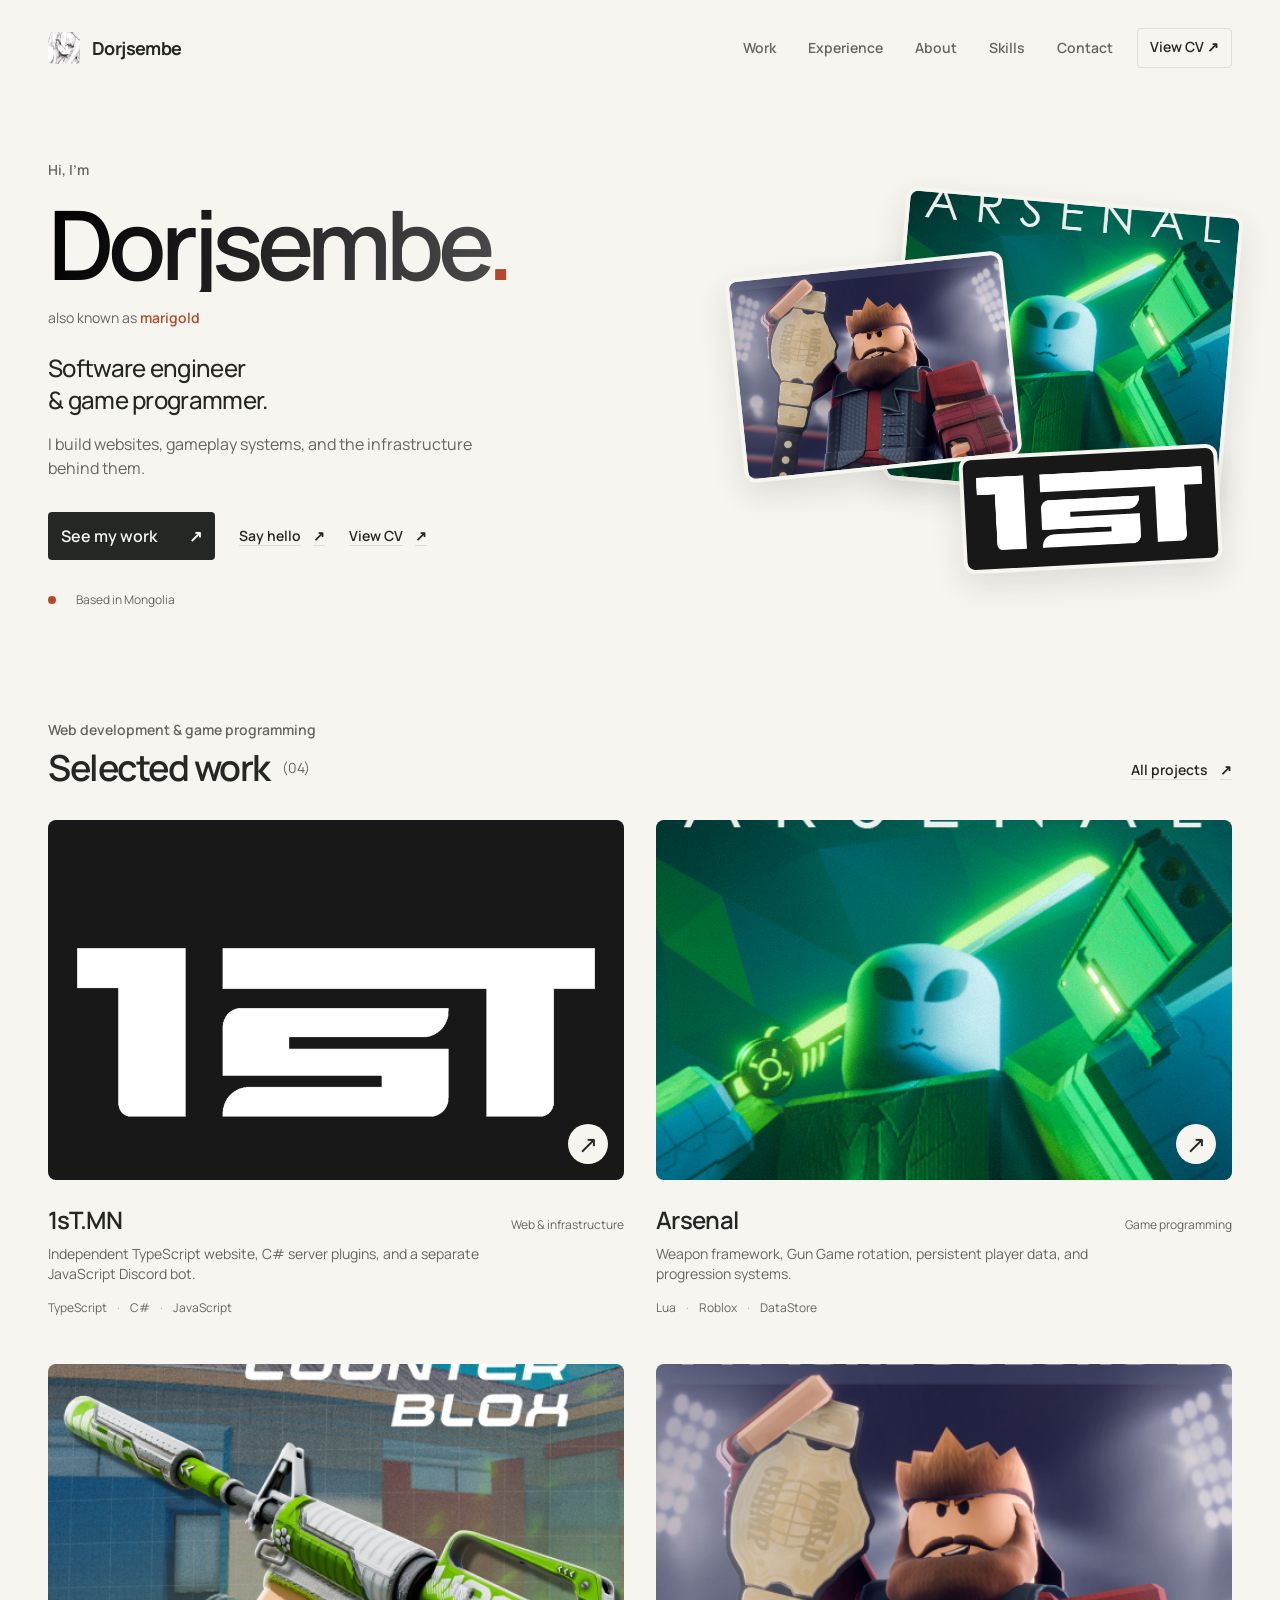
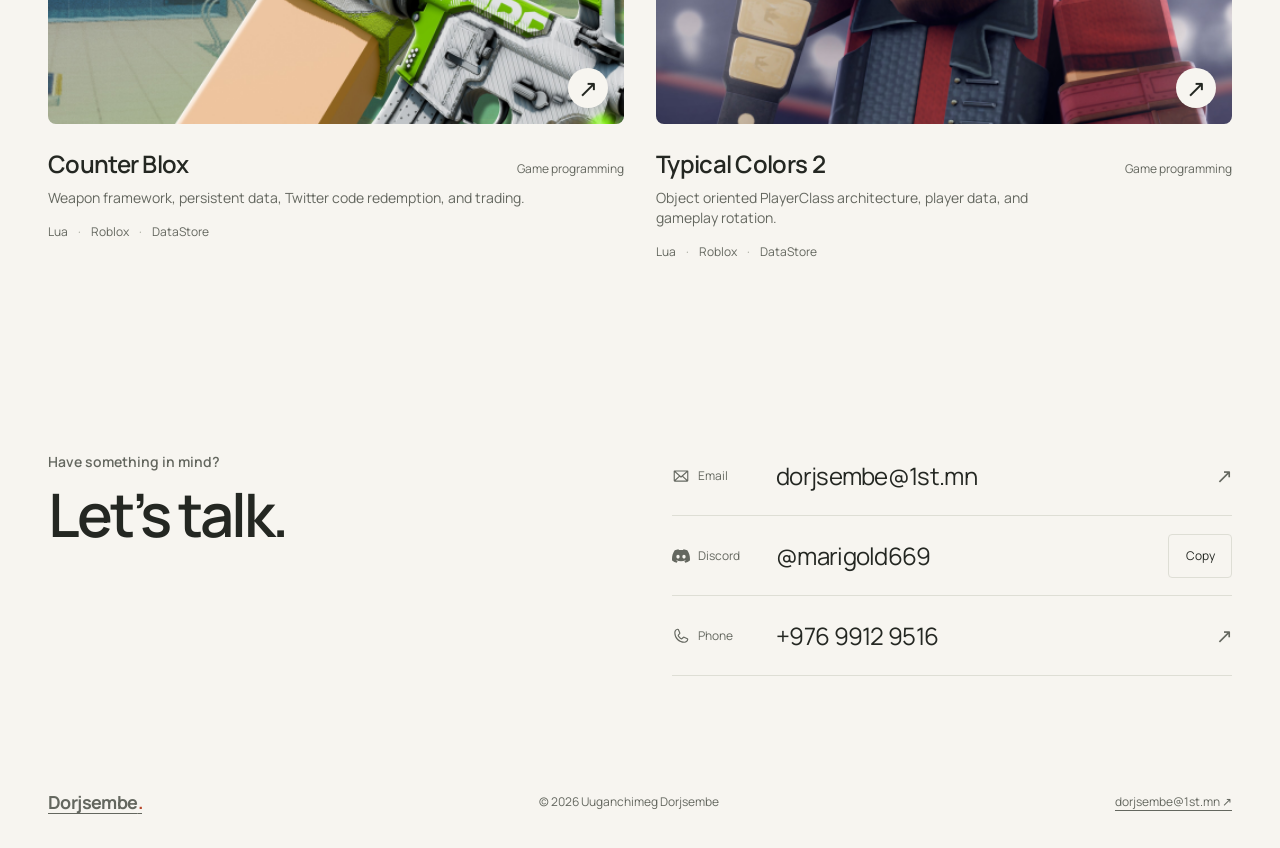
==== commit 88a324f7: "Add interactive project pages and accurate Roblox contributions" ====
--- a/index.html
+++ b/index.html
@@ -18,7 +18,11 @@
       property="og:description"
       content="Software engineer &amp; game programmer. Websites, gameplay systems, and the infrastructure behind them."
     />
-    <link rel="icon" href="./assets/icons/favicon.svg?v=avatar" type="image/svg+xml" />
+    <link
+      rel="icon"
+      href="./assets/icons/favicon.svg?v=avatar"
+      type="image/svg+xml"
+    />
     <link
       rel="preload"
       href="./assets/fonts/Manrope.ttf"
@@ -50,10 +54,7 @@
         <a href="./about.html#skills">Skills</a>
         <a href="./about.html#contact">Contact</a>
       </nav>
-      <a
-        class="print-button"
-        href="./cv.html"
-        data-cv-preview-link
+      <a class="print-button" href="./cv.html" data-cv-preview-link
         >View CV <span aria-hidden="true">↗</span></a
       >
       <details class="mobile-menu">
@@ -74,9 +75,7 @@
           >
           <a href="./about.html#contact"
             >Contact<span aria-hidden="true">↗</span></a
-          ><a
-            href="./cv.html"
-            data-cv-preview-link
+          ><a href="./cv.html" data-cv-preview-link
             >View CV <span aria-hidden="true">↗</span></a
           ><a href="./print.html"
             >Print portfolio <span aria-hidden="true">↗</span></a
@@ -109,10 +108,7 @@
               data-email-link
               data-email-label="Say hello"
               >Say hello <span aria-hidden="true">↗</span></a
-            ><a
-              class="text-link"
-              href="./cv.html"
-              data-cv-preview-link
+            ><a class="text-link" href="./cv.html" data-cv-preview-link
               >View CV <span aria-hidden="true">↗</span></a
             >
           </div>
@@ -127,27 +123,36 @@
         >
           <a
             class="hero-tile tile-arsenal"
-            href="./projects.html#arsenal"
+            href="./arsenal.html"
+            data-project-page="arsenal"
             aria-label="My Arsenal contributions (opens in a new tab)"
-             target="_blank" rel="noopener noreferrer"><img
+            target="_blank"
+            rel="noopener noreferrer"
+            ><img
               src="./assets/projects/arsenal-rolve.png"
               alt="Arsenal official artwork"
               width="512"
               height="512" /></a
           ><a
             class="hero-tile tile-colors"
-            href="./projects.html#typical-colors-2"
+            href="./typical-colors-2.html"
+            data-project-page="typical-colors-2"
             aria-label="My Typical Colors 2 contributions (opens in a new tab)"
-             target="_blank" rel="noopener noreferrer"><img
+            target="_blank"
+            rel="noopener noreferrer"
+            ><img
               src="./assets/projects/typical-colors-2.png"
               alt="Typical Colors 2 official artwork"
               width="512"
               height="512" /></a
           ><a
             class="hero-tile tile-first"
-            href="./projects.html#first-mn"
+            href="./first-mn.html"
+            data-project-page="first-mn"
             aria-label="My 1sT.MN project (opens in a new tab)"
-             target="_blank" rel="noopener noreferrer"><img
+            target="_blank"
+            rel="noopener noreferrer"
+            ><img
               src="./assets/projects/first-mn-logo.png"
               alt="Official 1sT.MN logo"
               width="1000"
@@ -174,9 +179,12 @@
           <article class="work-card" data-project="first-mn">
             <a
               class="work-preview preview-first"
-              href="./projects.html#first-mn"
+              href="./first-mn.html"
+              data-project-page="first-mn"
               aria-label="Read about my work on 1sT.MN (opens in a new tab)"
-               target="_blank" rel="noopener noreferrer"><img
+              target="_blank"
+              rel="noopener noreferrer"
+              ><img
                 class="project-logo"
                 src="./assets/projects/first-mn-logo.png"
                 alt="Official 1sT.MN logo"
@@ -186,12 +194,20 @@
             /></a>
             <div class="work-card-meta">
               <h3 data-project-title>
-                <a href="./projects.html#first-mn" aria-label="1sT.MN (opens in a new tab)" target="_blank" rel="noopener noreferrer">1sT.MN</a>
+                <a
+                  href="./first-mn.html"
+                  data-project-page="first-mn"
+                  aria-label="1sT.MN (opens in a new tab)"
+                  target="_blank"
+                  rel="noopener noreferrer"
+                  >1sT.MN</a
+                >
               </h3>
               <span class="project-type">Web & infrastructure</span>
             </div>
             <p class="work-description">
-              Website development, game server plugins, and a Discord bot.
+              Independent TypeScript website, C# server plugins, and a separate
+              JavaScript Discord bot.
             </p>
             <p class="inline-tech">
               TypeScript <span>·</span> C# <span>·</span> JavaScript
@@ -200,9 +216,12 @@
           <article class="work-card" data-project="arsenal">
             <a
               class="work-preview preview-game"
-              href="./projects.html#arsenal"
+              href="./arsenal.html"
+              data-project-page="arsenal"
               aria-label="Read about my Arsenal contributions (opens in a new tab)"
-               target="_blank" rel="noopener noreferrer"><img
+              target="_blank"
+              rel="noopener noreferrer"
+              ><img
                 src="./assets/projects/arsenal-rolve.png"
                 alt="Official Arsenal game artwork"
                 width="512"
@@ -211,12 +230,20 @@
             /></a>
             <div class="work-card-meta">
               <h3 data-project-title>
-                <a href="./projects.html#arsenal" aria-label="Arsenal (opens in a new tab)" target="_blank" rel="noopener noreferrer">Arsenal</a>
+                <a
+                  href="./arsenal.html"
+                  data-project-page="arsenal"
+                  aria-label="Arsenal (opens in a new tab)"
+                  target="_blank"
+                  rel="noopener noreferrer"
+                  >Arsenal</a
+                >
               </h3>
               <span class="project-type">Game programming</span>
             </div>
             <p class="work-description">
-              Gun systems, gameplay rotation, events, and battlepass features.
+              Weapon framework, Gun Game rotation, persistent player data, and
+              progression systems.
             </p>
             <p class="inline-tech">
               Lua <span>·</span> Roblox <span>·</span> DataStore
@@ -225,9 +252,12 @@
           <article class="work-card" data-project="counter-blox">
             <a
               class="work-preview preview-game"
-              href="./projects.html#counter-blox"
+              href="./counter-blox.html"
+              data-project-page="counter-blox"
               aria-label="Read about my Counter Blox contributions (opens in a new tab)"
-               target="_blank" rel="noopener noreferrer"><img
+              target="_blank"
+              rel="noopener noreferrer"
+              ><img
                 src="./assets/projects/counter-blox.png"
                 alt="Official Counter Blox game artwork"
                 width="512"
@@ -236,12 +266,20 @@
             /></a>
             <div class="work-card-meta">
               <h3 data-project-title>
-                <a href="./projects.html#counter-blox" aria-label="Counter Blox (opens in a new tab)" target="_blank" rel="noopener noreferrer">Counter Blox</a>
+                <a
+                  href="./counter-blox.html"
+                  data-project-page="counter-blox"
+                  aria-label="Counter Blox (opens in a new tab)"
+                  target="_blank"
+                  rel="noopener noreferrer"
+                  >Counter Blox</a
+                >
               </h3>
               <span class="project-type">Game programming</span>
             </div>
             <p class="work-description">
-              Gun systems, gameplay rotation, and the game economy.
+              Weapon framework, persistent data, Twitter code redemption, and
+              trading.
             </p>
             <p class="inline-tech">
               Lua <span>·</span> Roblox <span>·</span> DataStore
@@ -250,9 +288,12 @@
           <article class="work-card" data-project="typical-colors-2">
             <a
               class="work-preview preview-game"
-              href="./projects.html#typical-colors-2"
+              href="./typical-colors-2.html"
+              data-project-page="typical-colors-2"
               aria-label="Read about my Typical Colors 2 contributions (opens in a new tab)"
-               target="_blank" rel="noopener noreferrer"><img
+              target="_blank"
+              rel="noopener noreferrer"
+              ><img
                 src="./assets/projects/typical-colors-2.png"
                 alt="Official Typical Colors 2 game artwork"
                 width="512"
@@ -261,12 +302,20 @@
             /></a>
             <div class="work-card-meta">
               <h3 data-project-title>
-                <a href="./projects.html#typical-colors-2" aria-label="Typical Colors 2 (opens in a new tab)" target="_blank" rel="noopener noreferrer">Typical Colors 2</a>
+                <a
+                  href="./typical-colors-2.html"
+                  data-project-page="typical-colors-2"
+                  aria-label="Typical Colors 2 (opens in a new tab)"
+                  target="_blank"
+                  rel="noopener noreferrer"
+                  >Typical Colors 2</a
+                >
               </h3>
               <span class="project-type">Game programming</span>
             </div>
             <p class="work-description">
-              Gun systems, gameplay rotation, and class selection.
+              Object oriented PlayerClass architecture, player data, and
+              gameplay rotation.
             </p>
             <p class="inline-tech">
               Lua <span>·</span> Roblox <span>·</span> DataStore
@@ -288,7 +337,9 @@
               >
             </div>
             <div class="contact-item">
-              <span class="contact-kind" data-contact-method="discord">Discord</span>
+              <span class="contact-kind" data-contact-method="discord"
+                >Discord</span
+              >
               <div class="discord-contact">
                 <span class="contact-value">@marigold669</span>
               </div>
--- a/css/print.css
+++ b/css/print.css
@@ -878,3 +878,213 @@
     overflow-wrap: anywhere;
   }
 }
+
+/* Five content groups keep the expanded contributions readable on A4. */
+.print-document .print-profile-heading {
+  display: grid;
+  grid-template-columns: 96px minmax(0, 1fr);
+  align-items: start;
+  gap: 24px;
+}
+.print-document .print-avatar {
+  width: 96px;
+  height: 96px;
+  border-radius: 8px;
+  object-fit: cover;
+}
+.print-document .responsibility-list {
+  display: block;
+  margin: 16px 0;
+  padding-left: 20px;
+  list-style: disc;
+}
+.print-document .responsibility-list li + li {
+  margin-top: 4px;
+}
+.print-document .print-context {
+  margin-top: 40px;
+  padding-top: 24px;
+  border-top: 1px solid #b9bcb3;
+}
+.print-document .print-context h3 {
+  margin: 8px 0 12px;
+}
+.print-document .print-context > p:not(.eyebrow) {
+  color: #454940;
+}
+.print-document .print-period {
+  margin-bottom: 16px;
+  font-size: 14px;
+  font-weight: 600;
+}
+.print-document .print-bullets {
+  display: grid;
+  gap: 8px;
+  margin: 16px 0 0;
+  padding-left: 20px;
+  list-style: disc;
+}
+.print-document .print-bullets li {
+  color: #454940;
+  font-size: 15px;
+  line-height: 1.45;
+}
+.print-document .print-note {
+  margin-top: 20px;
+  color: #575b52;
+  font-size: 13px;
+  line-height: 1.45;
+}
+.print-document .experience-card .print-technical,
+.print-document .experience-card .print-lesson {
+  margin-top: 12px;
+  font-size: 14px;
+  line-height: 1.45;
+}
+.print-document .print-technical strong,
+.print-document .print-lesson strong {
+  font-weight: 600;
+}
+.print-document .print-highlight {
+  margin: 20px 0;
+  padding: 12px 16px;
+  border-left: 2px solid #b9bcb3;
+}
+.print-document .print-highlight h4 {
+  margin-bottom: 8px;
+}
+.print-document .print-page-link {
+  margin-top: 16px;
+  font-size: 13px;
+  line-height: 1.4;
+}
+.print-document .print-reference-row {
+  display: flex;
+  flex-wrap: wrap;
+  gap: 8px 20px;
+}
+.print-document .print-reference-row .print-page-link,
+.print-document .print-reference-row .project-links {
+  margin: 12px 0 0;
+}
+
+@media screen and (max-width: 600px) {
+  .print-document .print-profile-heading {
+    grid-template-columns: 64px minmax(0, 1fr);
+    gap: 16px;
+  }
+  .print-document .print-avatar {
+    width: 64px;
+    height: 64px;
+  }
+  .print-document .print-profile-heading h1 {
+    font-size: clamp(28px, 7vw, 40px);
+  }
+}
+
+@media print {
+  .print-document .print-profile-heading {
+    grid-template-columns: 24mm minmax(0, 1fr);
+    gap: 6mm;
+  }
+  .print-document .print-avatar {
+    width: 24mm;
+    height: 24mm;
+    border-radius: 2mm;
+    filter: grayscale(1);
+  }
+  .print-document .print-project-index > section {
+    padding-block: 4mm;
+  }
+  .print-document .print-context {
+    margin-top: 10mm;
+    padding-top: 6mm;
+    break-inside: avoid;
+    page-break-inside: avoid;
+  }
+  .print-document .print-context h3 {
+    margin: 2mm 0 3mm;
+    font-size: 16pt;
+    line-height: 1.2;
+  }
+  .print-document .print-context > p:not(.eyebrow) {
+    color: #333;
+    font-size: 11pt;
+    line-height: 1.4;
+  }
+  .print-document .print-context .print-period {
+    margin-bottom: 4mm;
+    font-size: 10pt;
+  }
+  .print-document .print-bullets {
+    gap: 2mm;
+    margin-top: 4mm;
+    padding-left: 5mm;
+  }
+  .print-document .print-bullets li {
+    color: #333;
+    font-size: 11pt;
+    line-height: 1.4;
+  }
+  .print-document .print-note {
+    margin-top: 5mm;
+    font-size: 9pt;
+    line-height: 1.4;
+    color: #454545;
+  }
+  .print-document .experience-card p {
+    font-size: 11pt;
+    line-height: 1.4;
+  }
+  .print-document .experience-card .print-technical,
+  .print-document .experience-card .print-lesson {
+    margin-top: 3mm;
+    font-size: 10pt;
+    line-height: 1.4;
+  }
+  .print-document .print-highlight {
+    margin: 5mm 0;
+    padding: 3mm 4mm;
+    border-left-width: 0.5mm;
+  }
+  .print-document .print-highlight h4 {
+    margin-bottom: 2mm;
+    font-size: 12pt;
+  }
+  .print-document .print-page-link {
+    margin-top: 4mm;
+    font-size: 9pt;
+    line-height: 1.35;
+  }
+  .print-document .print-reference-row {
+    gap: 2mm 5mm;
+  }
+  .print-document .print-reference-row .print-page-link,
+  .print-document .print-reference-row .project-links {
+    margin-top: 3mm;
+  }
+  .print-document .responsibility-list li + li {
+    margin-top: 1mm;
+  }
+  .print-document #print-skills .skills-grid {
+    gap: 5mm 8mm;
+    margin-top: 5mm;
+  }
+  .print-document .print-education {
+    margin-top: 7mm;
+    padding-top: 4mm;
+  }
+  .print-document .print-education + h2 {
+    margin-top: 6mm;
+  }
+  .print-document .contact-list {
+    display: grid;
+    width: 100%;
+    max-width: none;
+    gap: 3mm;
+    margin-top: 5mm;
+  }
+  .print-document .contact-item {
+    width: 100%;
+  }
+}
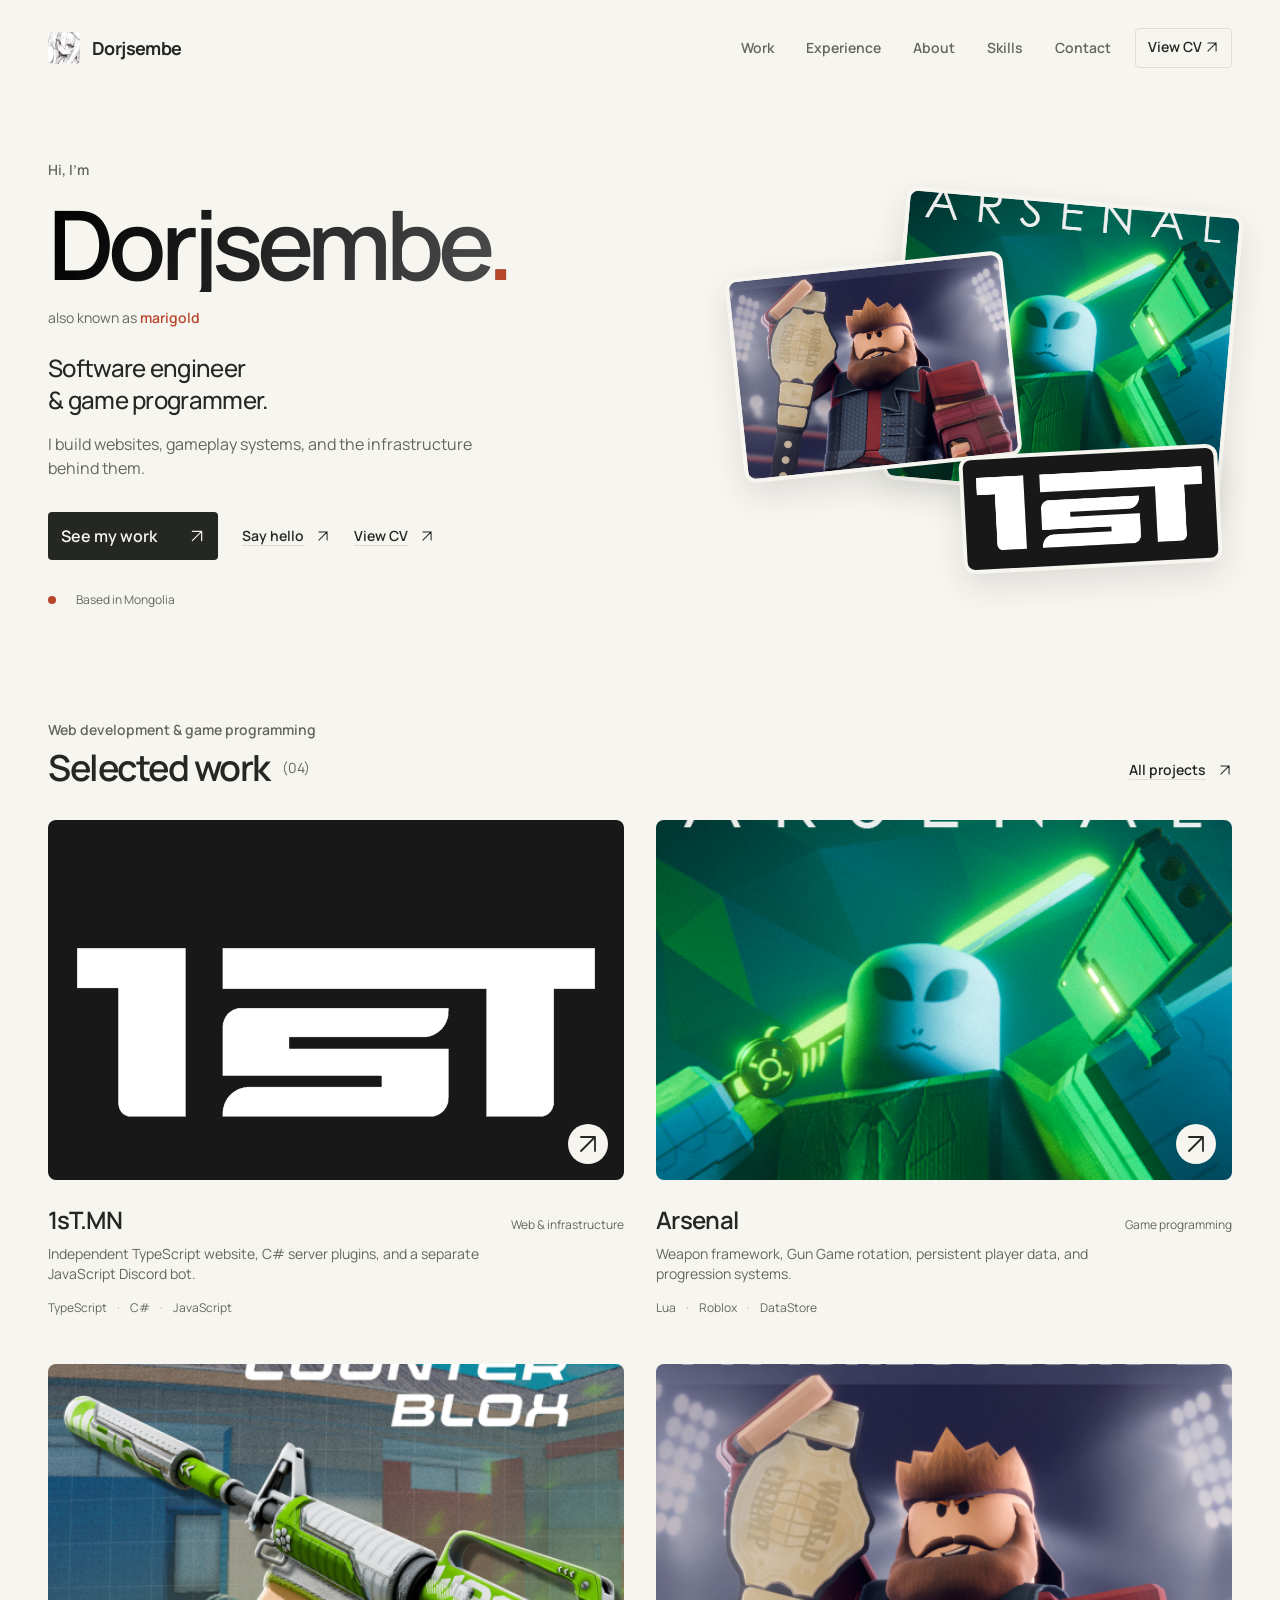
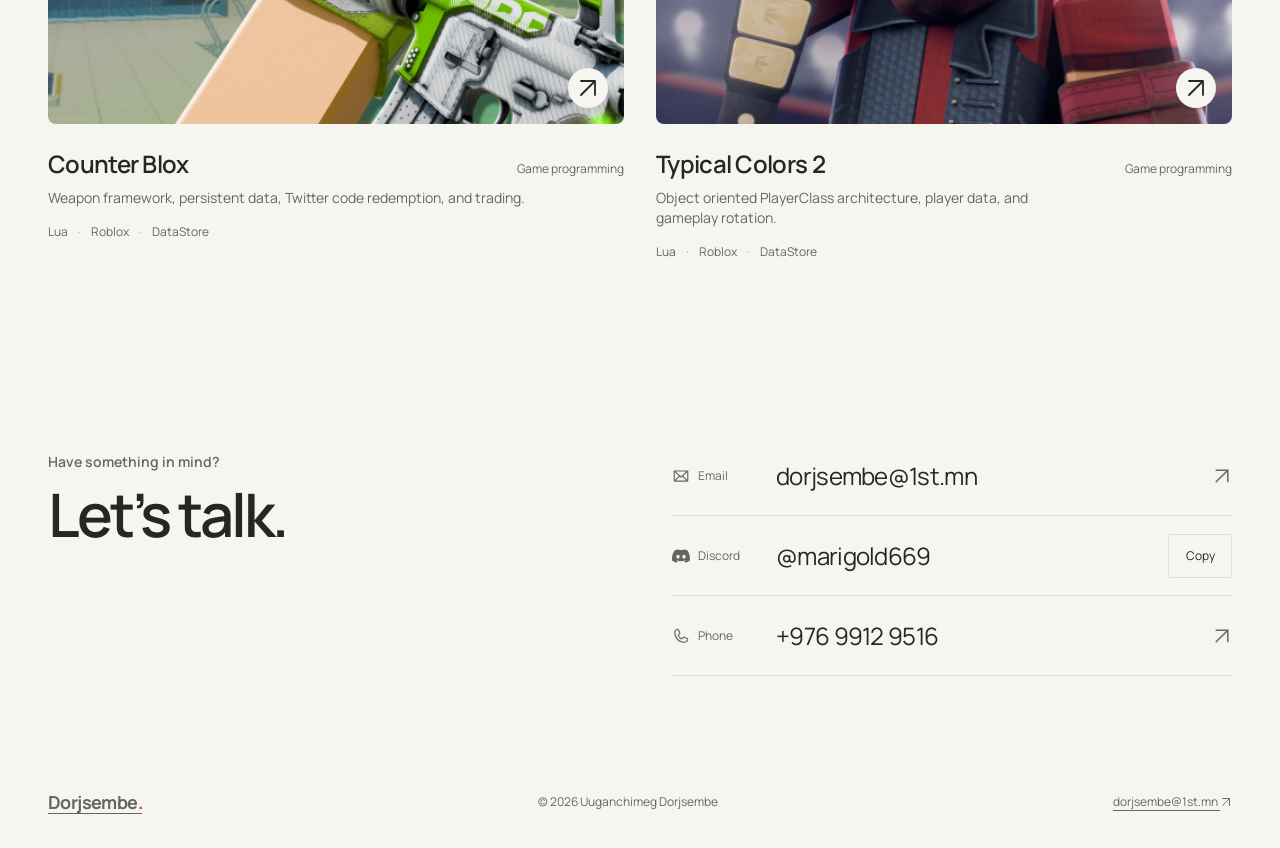
==== commit 45505a3b: "Render external-link arrows as SVG icons on mobile" ====
--- a/index.html
+++ b/index.html
@@ -30,10 +30,10 @@
       type="font/ttf"
       crossorigin
     />
-    <link rel="stylesheet" href="./css/style.css" />
+    <link rel="stylesheet" href="./css/style.css?v=link-icons-1" />
     <link rel="stylesheet" href="./css/print.css" media="print" />
     <script src="./js/portfolio-data.js" defer></script>
-    <script src="./js/main.js" defer></script>
+    <script src="./js/main.js?v=link-icons-1" defer></script>
   </head>
   <body data-page="home">
     <a class="skip-link" href="#main">Skip to content</a>
@@ -55,7 +55,7 @@
         <a href="./about.html#contact">Contact</a>
       </nav>
       <a class="print-button" href="./cv.html" data-cv-preview-link
-        >View CV <span aria-hidden="true">↗</span></a
+        >View CV <span class="link-arrow" aria-hidden="true"></span></a
       >
       <details class="mobile-menu">
         <summary>
@@ -65,20 +65,20 @@
           ></span>
         </summary>
         <nav class="mobile-panel" aria-label="Mobile navigation">
-          <a href="./projects.html">Work<span aria-hidden="true">↗</span></a>
+          <a href="./projects.html">Work<span class="link-arrow" aria-hidden="true"></span></a>
           <a href="./projects.html#experience"
-            >Experience<span aria-hidden="true">↗</span></a
+            >Experience<span class="link-arrow" aria-hidden="true"></span></a
           >
-          <a href="./about.html">About<span aria-hidden="true">↗</span></a>
+          <a href="./about.html">About<span class="link-arrow" aria-hidden="true"></span></a>
           <a href="./about.html#skills"
-            >Skills<span aria-hidden="true">↗</span></a
+            >Skills<span class="link-arrow" aria-hidden="true"></span></a
           >
           <a href="./about.html#contact"
-            >Contact<span aria-hidden="true">↗</span></a
+            >Contact<span class="link-arrow" aria-hidden="true"></span></a
           ><a href="./cv.html" data-cv-preview-link
-            >View CV <span aria-hidden="true">↗</span></a
+            >View CV <span class="link-arrow" aria-hidden="true"></span></a
           ><a href="./print.html"
-            >Print portfolio <span aria-hidden="true">↗</span></a
+            >Print portfolio <span class="link-arrow" aria-hidden="true"></span></a
           >
         </nav>
       </details>
@@ -101,15 +101,15 @@
           </p>
           <div class="hero-actions">
             <a class="button button-primary" href="./projects.html"
-              >See my work <span aria-hidden="true">↗</span></a
+              >See my work <span class="link-arrow" aria-hidden="true"></span></a
             ><a
               class="text-link"
               href="mailto:dorjsembe@1st.mn"
               data-email-link
               data-email-label="Say hello"
-              >Say hello <span aria-hidden="true">↗</span></a
+              >Say hello <span class="link-arrow" aria-hidden="true"></span></a
             ><a class="text-link" href="./cv.html" data-cv-preview-link
-              >View CV <span aria-hidden="true">↗</span></a
+              >View CV <span class="link-arrow" aria-hidden="true"></span></a
             >
           </div>
           <p class="hero-meta">
@@ -172,7 +172,7 @@
             </h2>
           </div>
           <a class="text-link" href="./projects.html"
-            >All projects <span aria-hidden="true">↗</span></a
+            >All projects <span class="link-arrow" aria-hidden="true"></span></a
           >
         </div>
         <div class="work-grid">
@@ -333,7 +333,7 @@
             <div class="contact-item">
               <span class="contact-kind" data-contact-method="email">Email</span
               ><a href="mailto:dorjsembe@1st.mn"
-                >dorjsembe@1st.mn <span aria-hidden="true">↗</span></a
+                >dorjsembe@1st.mn <span class="link-arrow" aria-hidden="true"></span></a
               >
             </div>
             <div class="contact-item">
@@ -347,7 +347,7 @@
             <div class="contact-item">
               <span class="contact-kind" data-contact-method="phone">Phone</span
               ><a href="tel:+97699129516"
-                >+976 9912 9516 <span aria-hidden="true">↗</span></a
+                >+976 9912 9516 <span class="link-arrow" aria-hidden="true"></span></a
               >
             </div>
           </div>
@@ -361,7 +361,7 @@
       >
       <p>© 2026 Uuganchimeg Dorjsembe</p>
       <a href="mailto:dorjsembe@1st.mn" data-email-link
-        >dorjsembe@1st.mn <span aria-hidden="true">↗</span></a
+        >dorjsembe@1st.mn <span class="link-arrow" aria-hidden="true"></span></a
       >
     </footer>
   </body>
--- a/css/style.css
+++ b/css/style.css
@@ -16,6 +16,7 @@
   --white: #fffefa;
   --ease: cubic-bezier(0.32, 0.72, 0, 1);
   --radius: 8px;
+  --external-link-icon: url("../assets/icons/external-link.svg");
 }
 
 * {
@@ -61,6 +62,16 @@
 svg {
   display: block;
   max-width: 100%;
+}
+.link-arrow {
+  display: inline-block;
+  flex-shrink: 0;
+  width: 1em;
+  height: 1em;
+  vertical-align: -0.125em;
+  background-color: currentColor;
+  -webkit-mask: var(--external-link-icon) center / contain no-repeat;
+  mask: var(--external-link-icon) center / contain no-repeat;
 }
 img {
   height: auto;
@@ -513,9 +524,7 @@
   border-radius: 50%;
   background: var(--paper);
   color: var(--ink);
-  content: "↗";
-  font-size: 24px;
-  line-height: 32px;
+  content: "";
   transition:
     background 300ms var(--ease),
     color 300ms var(--ease),
@@ -524,12 +533,33 @@
 .work-preview:hover img {
   transform: scale(1.035);
 }
+.work-preview::before {
+  position: absolute;
+  z-index: 1;
+  right: 24px;
+  bottom: 24px;
+  width: 24px;
+  height: 24px;
+  background: var(--ink);
+  content: "";
+  pointer-events: none;
+  -webkit-mask: var(--external-link-icon) center / contain no-repeat;
+  mask: var(--external-link-icon) center / contain no-repeat;
+  transition:
+    background 300ms var(--ease),
+    transform 300ms var(--ease);
+}
 .work-preview:hover::after {
   background: var(--accent);
   color: var(--paper);
   transform: rotate(5deg);
 }
-.work-preview:active::after {
+.work-preview:hover::before {
+  background: var(--paper);
+  transform: rotate(5deg);
+}
+.work-preview:active::after,
+.work-preview:active::before {
   transform: scale(0.95);
 }
 .preview-first,
